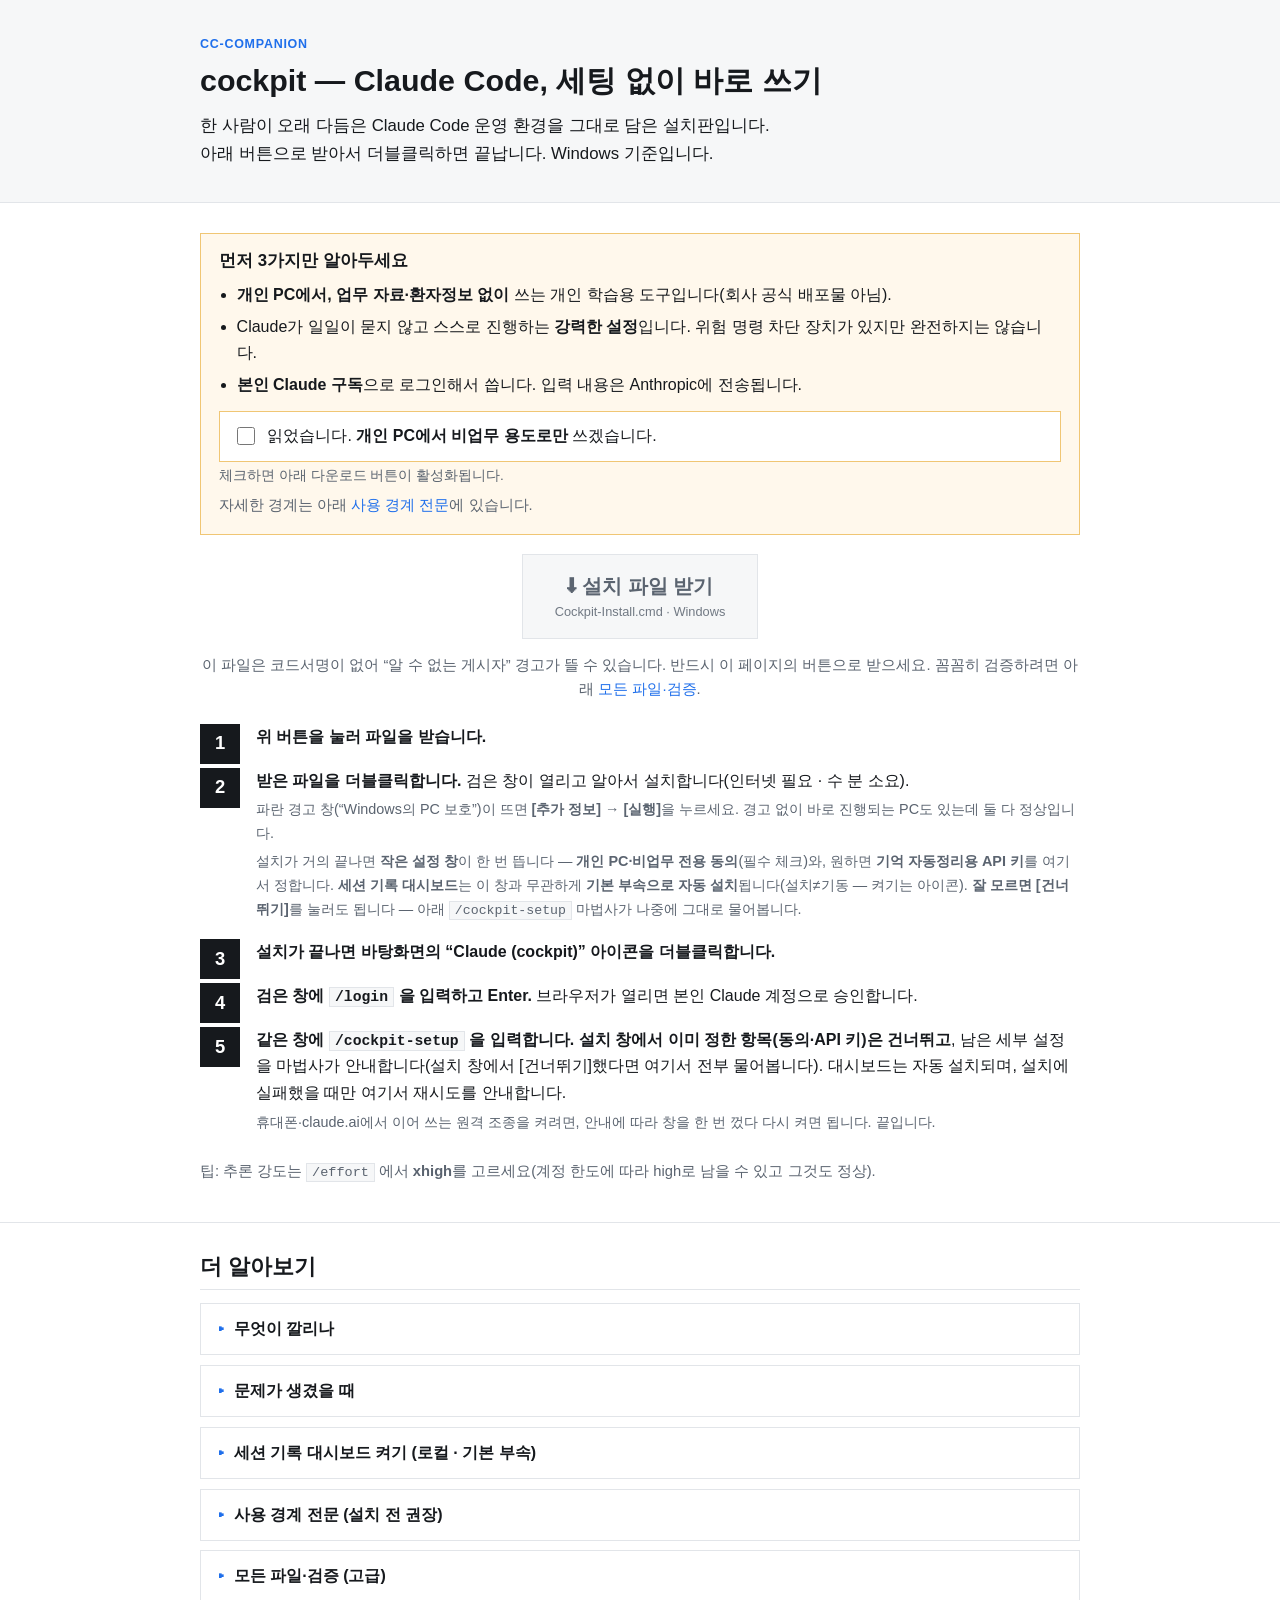
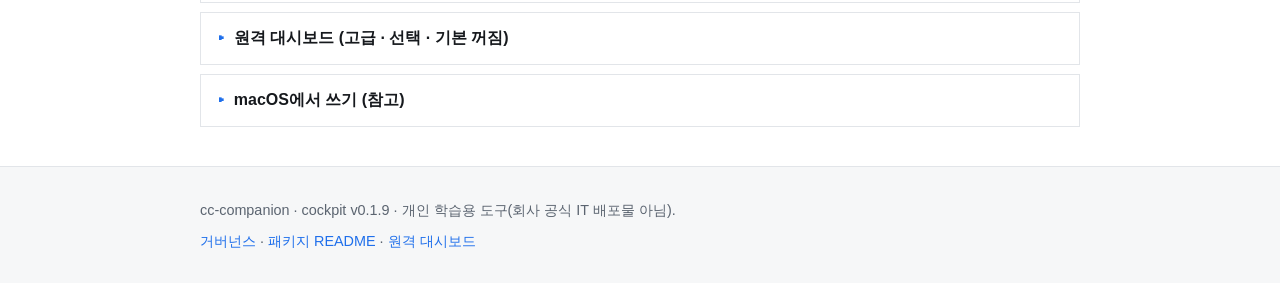
==== web/index.html @ 6be73fdc "release: cockpit v0.1.10 (폼 #2 CLAUDE.md 3값·#3 백업복원·#4 예시정리) clean export of sidoyu/cc-env-pack@8eb9" ====
<!DOCTYPE html>
<html lang="ko">
<head>
<meta charset="utf-8">
<meta name="viewport" content="width=device-width, initial-scale=1">
<meta name="robots" content="noindex, nofollow">
<title>cockpit 설치 안내 — 단일 사령탑 Claude Code 환경</title>
<meta name="description" content="버튼 하나로 받아 더블클릭하면 Claude Code 운영 환경이 그대로 설치됩니다.">
<link rel="stylesheet" href="./assets/style.css">
</head>
<body>
<!-- ⚠️ 이 페이지는 install engine 이 아니라 가이드/런처다. 브라우저는 로컬에 무엇도 설치하지 못한다.
     설치는 사용자가 내려받은 Cockpit-Install.cmd 를 직접 더블클릭해 실행한다. -->

<header class="site-header">
  <div class="wrap">
    <p class="kicker">cc-companion</p>
    <h1>cockpit — Claude&nbsp;Code, 세팅 없이 바로 쓰기</h1>
    <p class="lede">한 사람이 오래 다듬은 Claude Code 운영 환경을 그대로 담은 설치판입니다.
      아래 버튼으로 받아서 더블클릭하면 끝납니다. Windows 기준입니다.</p>
  </div>
</header>

<!-- ── 설치 (첫 화면 = 경계 요약 + 버튼 + 4단계) ─────────────────── -->
<section id="install" class="band">
  <div class="wrap">

    <!-- 경계 요약 + 동의 (전문은 아래 '사용 경계 전문' 펼침) -->
    <div id="governance" class="quickbox">
      <h3>먼저 3가지만 알아두세요</h3>
      <ul class="boundary">
        <li><strong>개인 PC에서, 업무 자료·환자정보 없이</strong> 쓰는 개인 학습용 도구입니다(회사 공식 배포물 아님).</li>
        <li>Claude가 일일이 묻지 않고 스스로 진행하는 <strong>강력한 설정</strong>입니다. 위험 명령 차단 장치가 있지만 완전하지는 않습니다.</li>
        <li><strong>본인 Claude 구독</strong>으로 로그인해서 씁니다. 입력 내용은 Anthropic에 전송됩니다.</li>
      </ul>
      <label class="consent">
        <input type="checkbox" id="consent-check">
        <span>읽었습니다. <strong>개인 PC에서 비업무 용도로만</strong> 쓰겠습니다.</span>
      </label>
      <p class="consent-hint" id="consent-hint">체크하면 아래 다운로드 버튼이 활성화됩니다.</p>
      <p class="muted" style="margin:.4em 0 0">자세한 경계는 아래 <a href="#full-governance">사용 경계 전문</a>에 있습니다.</p>
    </div>

    <!-- 큰 다운로드 버튼 — fail-closed: 동의 전 href=#downloads(표 폴백), 동의 시 JS가 data-href 주입 -->
    <p class="cta-row">
      <a id="dl-cta" class="btn-download locked" href="#downloads" aria-disabled="true"
         data-href="https://github.com/sidoyu/cockpit/releases/download/v0.1.9/Cockpit-Install.cmd" rel="nofollow">
        ⬇ 설치 파일 받기 <span class="cta-sub">Cockpit-Install.cmd · Windows</span>
      </a>
    </p>
    <p class="muted" style="text-align:center; margin-top:-.4em">이 파일은 코드서명이 없어 “알 수 없는 게시자” 경고가 뜰 수 있습니다.
      반드시 이 페이지의 버튼으로 받으세요. 꼼꼼히 검증하려면 아래 <a href="#downloads">모든 파일·검증</a>.</p>

    <!-- 따라 하기 5단계 -->
    <ol class="steps-big">
      <li><strong>위 버튼을 눌러 파일을 받습니다.</strong></li>
      <li><strong>받은 파일을 더블클릭합니다.</strong> 검은 창이 열리고 알아서 설치합니다(인터넷 필요 · 수 분 소요).
        <span class="substep">파란 경고 창(“Windows의 PC 보호”)이 뜨면 <strong>[추가 정보] → [실행]</strong>을 누르세요.
        경고 없이 바로 진행되는 PC도 있는데 둘 다 정상입니다.</span>
        <span class="substep">설치가 거의 끝나면 <strong>작은 설정 창</strong>이 한 번 뜹니다 — <strong>개인 PC·비업무 전용 동의</strong>(필수 체크)와, 원하면 <strong>기억 자동정리용 API 키</strong>를 여기서 정합니다. <strong>세션 기록 대시보드</strong>는 이 창과 무관하게 <strong>기본 부속으로 자동 설치</strong>됩니다(설치≠기동 — 켜기는 아이콘). <strong>잘 모르면 [건너뛰기]</strong>를 눌러도 됩니다 — 아래 <code>/cockpit-setup</code> 마법사가 나중에 그대로 물어봅니다.</span></li>
      <li><strong>설치가 끝나면 바탕화면의 “Claude (cockpit)” 아이콘을 더블클릭합니다.</strong></li>
      <li><strong>검은 창에 <code>/login</code> 을 입력하고 Enter.</strong> 브라우저가 열리면 본인 Claude 계정으로 승인합니다.</li>
      <li><strong>같은 창에 <code>/cockpit-setup</code> 을 입력합니다.</strong> <strong>설치 창에서 이미 정한 항목(동의·API 키)은 건너뛰고</strong>, 남은 세부 설정을 마법사가 안내합니다(설치 창에서 [건너뛰기]했다면 여기서 전부 물어봅니다). 대시보드는 자동 설치되며, 설치에 실패했을 때만 여기서 재시도를 안내합니다.
        <span class="substep">휴대폰·claude.ai에서 이어 쓰는 원격 조종을 켜려면, 안내에 따라 창을 한 번 껐다 다시 켜면 됩니다. 끝입니다.</span></li>
    </ol>
    <p class="muted">팁: 추론 강도는 <code>/effort</code> 에서 <strong>xhigh</strong>를 고르세요(계정 한도에 따라 high로 남을 수 있고 그것도 정상).</p>
  </div>
</section>

<!-- ── 아래는 전부 '필요할 때만' 펼쳐 보는 상세 ───────────────────── -->
<section class="band">
  <div class="wrap">
    <h2>더 알아보기</h2>

    <details class="fold" id="what">
      <summary>무엇이 깔리나</summary>
      <div class="cards">
        <div class="card"><h3>작업 규율(행동층)</h3><p>자율 진행 경계, 두 순간 자기점검, 읽기/검색 위생. 설치 마법사가 <code>~/.claude/CLAUDE.md</code>로 적용.</p></div>
        <div class="card"><h3>메모리 시스템</h3><p>파일 기반(md + python 훅). 세션 시작 시 상태 주입, 종료 시 기억 후보 추출, 인덱스 자동 재생성. <strong>자동 추출(외부 송신)은 개인 API 키 옵트인</strong> — 설치 창(또는 <code>/cockpit-setup</code> 마법사)에서 등록하며 미등록 시 기억은 수동으로만 쌓입니다(키 사용량은 정액 구독과 별개로 과금, 콘솔에서 한도 설정 권장).</p></div>
        <div class="card"><h3>안전망</h3><p>파괴/비가역 명령 금지목록(deny-list), 긴급정지(kill switch), 감사 로그.</p></div>
        <div class="card"><h3>세션 기록 대시보드(기본 부속)</h3><p>세션 로그를 <strong>이 PC의 브라우저 창</strong>으로 열람(바탕화면 <strong>'Cockpit Dashboard' 아이콘</strong> 또는 <code>Cockpit-Dashboard.cmd</code> 더블클릭 · 창 닫으면 꺼짐). 뷰어는 <strong>기본 설치(설치≠기동)</strong>·<strong>기본 로컬 전용</strong>, 타기기 원격 열람은 고급·옵트인.</p></div>
        <div class="card"><h3>설치 마법사</h3><p>기본 사용자·메모리 디렉터리·선택 기능을 안내하고 충돌 검사·dry-run·롤백을 제공.</p></div>
      </div>
    </details>

    <details class="fold" id="troubleshoot">
      <summary>문제가 생겼을 때</summary>
      <ul class="boundary">
        <li><strong>창에 “WSL 준비가 필요합니다” 안내가 나오면</strong> — 시작 메뉴에서 PowerShell을 찾아 <strong>우클릭 → 관리자 권한으로 실행</strong>한 뒤, <strong>창에 표시된 명령만 그대로 입력</strong>하고(다른 명령을 검색해 입력하지 마세요), 끝나면 다시 설치 파일을 더블클릭하세요. 설치기는 스스로 관리자 권한을 올리지 않습니다.</li>
        <li><strong>빨간 글씨로 “배포판 'cc-cockpit' 이 이미 등록되어 있습니다”</strong> — 이미 설치된 PC입니다(안전장치가 막은 것·기존 설치 무사). 정말 처음부터 다시 깔려면 아래 <a href="#downloads">복구·재설치 <code>Cockpit-Repair.cmd</code></a>를 쓰세요 — <strong>배포판 안의 기억·설정이 지워집니다</strong>(이중 확인 후 진행).</li>
        <li><strong>설치 중 실패</strong> — 창이 바로 닫히지 않고 이유를 보여줍니다. 대부분 인터넷 연결 문제이니 다시 실행해 보고, 안 되면 <strong>창에 보이는 화면을 사진으로 찍어</strong> 배포자에게 보내주세요.</li>
        <li><strong>완전 제거</strong> — <a href="#downloads"><code>Cockpit-Uninstall.cmd</code></a> 더블클릭(cc-cockpit 배포판만 삭제 · 다른 WSL 배포판은 건드리지 않음).</li>
      </ul>
      <h3>점검·긴급 정지</h3>
      <div class="cards">
        <div class="card">
          <h3>상태 점검</h3>
          <p>Claude 창에 입력 — 설치 상태·원격 ON/OFF 확인:</p>
          <div class="code"><button class="copy" type="button" aria-label="복사">복사</button><pre><code>/cockpit-doctor</code></pre></div>
        </div>
        <div class="card">
          <h3>긴급 정지</h3>
          <p>자동 진행을 즉시 멈춤(파일 하나 생성):</p>
          <div class="code"><button class="copy" type="button" aria-label="복사">복사</button><pre><code>touch ~/.claude/CC_KILL_SWITCH</code></pre></div>
        </div>
        <div class="card">
          <h3>원격 끄기</h3>
          <p>먼저 미리보기, 그다음 실제 비활성화(<strong>설치된 플러그인 폴더에서 실행</strong>):</p>
          <div class="code"><button class="copy" type="button" aria-label="복사">복사</button><pre><code>bash plugin/dashboard/disable-remote.sh
bash plugin/dashboard/disable-remote.sh --apply</code></pre></div>
          <p class="muted">경로가 안 맞으면 “file not found”가 납니다 — 정확한 절대경로는 <code>/cockpit-doctor</code>가 안내합니다.</p>
        </div>
      </div>
      <p class="muted">플러그인만 제거하려면 <code>/plugin uninstall</code> + 설치 마법사의 롤백 안내. 자세한 절차는 거버넌스 문서 6장.</p>
    </details>

    <details class="fold" id="dashboard-local">
      <summary>세션 기록 대시보드 켜기 (로컬 · 기본 부속)</summary>
      <p>대시보드 뷰어는 <strong>기본 부속으로 자동 설치</strong>됩니다(설치≠기동 — 자동시작·포트 개방 없음).
        바탕화면의 <strong>'Cockpit Dashboard' 아이콘</strong>(설치기가 만들어 둠)이나 <code>Cockpit-Dashboard.cmd</code>를 <strong>더블클릭</strong>해
        세션 기록을 이 PC의 브라우저 창으로 봅니다
        (설치가 안 돼 있으면 인터넷 연결 후 아이콘을 다시 누르거나 <code>/cockpit-setup</code>으로 재시도)
        (<a href="#downloads">아래 다운로드 표</a>). 서버 개념을 다룰 필요 없이, <strong>새로 켠 창을 닫으면 서버도 함께 꺼집니다</strong>(정확한 조건은 아래).</p>
      <ul class="boundary">
        <li><strong>이 PC 전용(로컬).</strong> 대시보드는 <code>127.0.0.1</code>에만 열려, 기본 설정에서는 다른 기기에서 접속되지 않습니다.</li>
        <li><strong>세션 기록에는 민감한 내용이 담길 수 있습니다.</strong> 열람 창을 방치하지 말고, 끝나면 창을 닫으세요. 뷰어 idle-exit(무요청 시 자가 종료)가 백스톱입니다.</li>
        <li><strong>종료 조건은 상황에 따라 다릅니다.</strong> ① <strong>Edge가 있고 이번에 새로 켠 경우</strong> — 전용 앱 창을 닫으면 서버도 종료(<code>.cmd</code>가 창 종료를 감지). ② <strong>이미 켜져 있던 서버</strong>를 다시 연 경우 — 이 창을 닫아도 서버는 안 꺼지니 <code>/cockpit-doctor</code>로 확인·종료. ③ <strong>Edge가 없으면</strong> 기본 브라우저로 열리고, 끝난 뒤 <code>.cmd</code> 창에서 안내대로 키를 눌러 종료합니다.</li>
        <li>상태 확인·강제 끄기는 <code>/cockpit-doctor</code>가 안내합니다(<code>--app</code> 없이 일반 창으로 직접 열면 창 종료 감지가 안 되니 <code>.cmd</code>로만 여세요).</li>
      </ul>
      <p class="muted">폰·노트북 등 <strong>다른 기기에서</strong> 열람하려는 경우는 아래 <a href="#remote">원격 대시보드(고급·선택)</a>를 따르세요 — 위험도가 높아 기본 꺼짐입니다.</p>
    </details>

    <details class="fold" id="full-governance">
      <summary>사용 경계 전문 (설치 전 권장)</summary>
      <ul class="boundary">
        <li><strong>권한 확인 생략(bypass) = 켜짐.</strong> Claude가 명령 실행 전 일일이 묻지 않고 진행합니다(대표적 파괴/비가역 명령은 금지목록으로 차단하지만 <strong>완전한 보호는 아닙니다</strong>).</li>
        <li><strong>외부 송출.</strong> 입력 내용이 모델 응답을 위해 Anthropic에 전송되고, 일부 기능(메모리 자동 추출·선택적 대시보드 요약)은 추가 외부 송신을 수반할 수 있습니다.</li>
        <li><strong>원격 대시보드 = 기본 꺼짐(opt-in).</strong> 켜면 개인 VPN 안의 다른 기기에서 호스트를 조종할 수 있습니다(가장 위험).</li>
        <li><strong>개인 PC에서, 비업무·비민감 데이터로만.</strong> 환자정보·개인정보(PII)·기밀을 절대 입력하지 마세요.</li>
        <li><strong>안전장치는 보조일 뿐</strong>이며 최종 책임은 사용자에게 있습니다. 회사 보안정책과 충돌하면 회사 정책이 우선합니다.</li>
      </ul>
      <p class="band-actions">
        <a class="btn btn-ghost" href="https://github.com/sidoyu/cockpit/blob/main/GOVERNANCE.md">전체 거버넌스 문서 읽기 →</a>
      </p>
    </details>

    <details class="fold" id="downloads">
      <summary>모든 파일·검증 (고급)</summary>
      <p class="muted"><strong>이 배포본은 코드서명이 없습니다(unsigned).</strong> 무결성은 <strong>SHA-256 체크섬 대조로만</strong> 보장됩니다 — 받은 파일은 실행 전 아래 체크섬과 반드시 대조하세요(이미지 SHA-256은 부트스트랩 스크립트에도 핀으로 박혀 import 전 자동 대조됩니다).</p>
      <table class="dl">
        <thead><tr><th>산출물</th><th>대상</th><th>링크</th><th>SHA-256 / 서명</th></tr></thead>
        <tbody>
          <tr><td><strong>원클릭 설치</strong></td><td>Windows</td><td><a href="https://github.com/sidoyu/cockpit/releases/download/v0.1.9/Cockpit-Install.cmd" rel="nofollow"><code>Cockpit-Install.cmd</code></a></td><td><code class="cksum" data-artifact="Cockpit-Install.cmd">SHA-256: 2a9fcb03df7334bf779ad9a7d229b31b4956786a50758e689c9b10eb21f70685<br>(더블클릭 = ps1 자동 다운로드·해시 대조·실행)</code></td></tr>
          <tr><td>세션 기록 대시보드</td><td>Windows</td><td><a href="https://github.com/sidoyu/cockpit/releases/download/v0.1.9/Cockpit-Dashboard.cmd" rel="nofollow"><code>Cockpit-Dashboard.cmd</code></a></td><td><code class="cksum" data-artifact="Cockpit-Dashboard.cmd">SHA-256: 052176622c5ff9b6dac766da9658530afdc9134b7f5a7ff321cfab3be99b9b39<br>(더블클릭 = 로컬 창 열람·창 닫으면 종료)</code></td></tr>
          <tr><td>복구·재설치(문제 발생 시)</td><td>Windows</td><td><a href="https://github.com/sidoyu/cockpit/releases/download/v0.1.9/Cockpit-Repair.cmd" rel="nofollow"><code>Cockpit-Repair.cmd</code></a></td><td><code class="cksum" data-artifact="Cockpit-Repair.cmd">SHA-256: 06d50267471043e4bfff1b2bad3532af38b5b58419df20f2f0a3e28d66e13a08<br>(더블클릭 = 재설치 · 배포판 내부 기억·설정·로그 소실 · 재입력 확인)</code></td></tr>
          <tr><td>완전 제거</td><td>Windows</td><td><a href="https://github.com/sidoyu/cockpit/releases/download/v0.1.9/Cockpit-Uninstall.cmd" rel="nofollow"><code>Cockpit-Uninstall.cmd</code></a></td><td><code class="cksum" data-artifact="Cockpit-Uninstall.cmd">SHA-256: 95aaa40f06e1ce50805c37060627de3b9d8c5e7d51f479b9c55227453ac2be06<br>(더블클릭 = cc-cockpit 배포판만 삭제 · 타 배포판 미접촉)</code></td></tr>
          <tr><td>WSL2 배포판 이미지</td><td>Windows</td><td><a href="https://github.com/sidoyu/cockpit/releases/download/v0.1.9/cockpit-wsl.tar.gz" rel="nofollow">cockpit-wsl.tar.gz</a></td><td><code class="cksum">SHA-256: 07fdb5fbec8ebd318c33d931901e24a94a55b5ce8c64768acec1bb4c5e465fca<br>(부트스트랩이 import 전 자동 대조)</code></td></tr>
          <tr><td>PowerShell 부트스트랩</td><td>Windows</td><td><a href="https://github.com/sidoyu/cockpit/releases/download/v0.1.9/Install-Cockpit.ps1" rel="nofollow">Install-Cockpit.ps1</a></td><td><code class="cksum">SHA-256: 5547808b8385bacba7bfc2adc2e88bb84c3e92bc03b3a868b6719ff92fa02079<br>(서명 없음 — Get-FileHash 로 대조)</code></td></tr>
          <tr><td>부트스트랩(스테이지드 폴백)</td><td>Windows</td><td><a href="https://github.com/sidoyu/cockpit/releases/download/v0.1.9/Install-Cockpit-Staged.ps1" rel="nofollow">Install-Cockpit-Staged.ps1</a></td><td><code class="cksum">SHA-256: 0cb247b51a49d40b20fa24db29bddfc5d81476c4e704ff97e6b3e0d22acc8cf9<br>(서명 없음)</code></td></tr>
          <tr><td>이미지 출처(provenance)</td><td>Windows</td><td><a href="https://github.com/sidoyu/cockpit/releases/download/v0.1.9/provenance.json" rel="nofollow">provenance.json</a></td><td><code class="cksum">— 베이스 digest·SBOM·빌드로그</code></td></tr>
          <tr><td>플러그인(행동층)</td><td>공통</td><td><a href="https://github.com/sidoyu/cockpit" rel="nofollow">cockpit@cc-companion</a></td><td><code class="cksum">— (마켓플레이스)</code></td></tr>
        </tbody>
      </table>
      <p class="muted"><strong>일반 사용자는 <code>Cockpit-Install.cmd</code> 하나만</strong> 받으면 되고, 나머지 자산(ps1·이미지·스테이지드 폴백·provenance)은 설치기가 자동으로 받아 검증합니다 — 위 표의 개별 링크는 “고급(수동)” 경로용입니다.</p>
      <h3>미서명 배포와 검증에 대해 (정직 고지)</h3>
      <p class="muted">이 배포본은 <strong>코드서명이 없어서(unsigned)</strong> Windows가 “알 수 없는 게시자” 경고를 띄울 수 있습니다(<code>Get-AuthenticodeSignature</code>가 <code>NotSigned</code>로 나오는 것이 정상 · <code>.cmd</code> 첫 실행이 <code>.ps1</code>보다 경고가 부드럽다는 보장은 없습니다). <strong>자동 대조되는 것은 <code>.cmd</code>가 받아오는 <code>Install-Cockpit.ps1</code>과 그 스크립트가 받는 이미지</strong>(<code>cockpit-wsl.tar.gz</code>·import 전 대조, 불일치 시 삭제·중단)입니다 — 두 파일의 핀 해시가 <code>.cmd</code>/스크립트 안에 박혀 있습니다. <strong>단, <code>.cmd</code> 자체는 신뢰의 출발점이라 자동 검증되지 않습니다</strong>: <code>.cmd</code>가 변조되면 내장 핀 해시도 함께 변조될 수 있으므로(미서명+체크섬 정책의 구조적 한계), 공식 다운로드 링크에서 받고, 확실히 하려면 받은 <code>.cmd</code>의 <code>Get-FileHash</code> 값을 <strong>위 표의 SHA-256과 직접 대조</strong>하세요(생략하면 다운로드 채널을 신뢰하는 셈).</p>
      <p class="muted">설치기는 구형 WSL이면 <code>.tar</code>로 풀어 <strong>스스로 재시도</strong>하고, 그래도 안 되면 이유를 보여주며 멈춥니다(<strong>자동으로 다른 스크립트로 넘어가지 않습니다</strong>). 골든 이미지 경로가 맞지 않을 때 쓰는 <strong>대안 부트스트랩</strong>이 스테이지드(<code>Install-Cockpit-Staged.ps1</code>)입니다 — 공식 베이스 rootfs를 검증해 import 후 라이브 프로비저닝(<strong>직접 골라 실행</strong>). <strong>고급(수동)</strong>: <code>Install-Cockpit.ps1</code>을 직접 받아 <code>Get-FileHash … -Algorithm SHA256</code>로 위 표의 해시와 대조한 뒤 <code>powershell -NoProfile -ExecutionPolicy Bypass -File .\Install-Cockpit.ps1</code>로 실행할 수도 있습니다.</p>
    </details>

    <details class="fold" id="remote">
      <summary>원격 대시보드 (고급 · 선택 · 기본 꺼짐)</summary>
      <p>휴대폰·노트북 등 <strong>같은 개인 VPN(예: Tailscale)에 묶인 다른 기기</strong>에서 세션 로그를 보거나
        세션을 조종하는 선택 기능입니다. 이 패키지에서 <strong>가장 위험한 기능</strong>이라 기본은 꺼짐입니다.</p>
      <p class="muted"><strong>이 PC에서 보기만</strong> 원하면 위 <a href="#dashboard-local">세션 기록 대시보드 켜기(로컬)</a>로 충분합니다 —
        이 절은 <strong>다른 기기에서</strong> 여는 고급 설정으로, 기본 <code>127.0.0.1</code> 대신 개인 VPN 대역(<code>0.0.0.0</code>+allowlist)에 노출하는 경우에만 해당합니다.</p>
      <div class="callout callout-danger">
        <h3>⚠️ 켜기 전 필수 — 접근 통제(allowlist) 확인</h3>
        <p>보안은 뷰어 서버가 <strong>요청자 IP를 검사해 localhost + 개인 VPN 대역만 허용하고 나머지는 403으로 거부</strong>하는
          allowlist에 달려 있습니다. 이 allowlist는 <strong>뷰어(별도 공개 repo)가 구현·제공하는 속성</strong>이며
          이 패키지가 강제하지 못합니다.</p>
        <p>이 IP allowlist·CSRF 가드는 공개 뷰어 <code>claude-session-dashboard</code>
          <strong><code>d4482d5</code>(2026-06-23) 이상에 반영</strong>돼 있습니다. 권장 핀
          <strong><code>9f2bdba</code>(2026-07-03) 이상</strong>은 기본 bind가 <code>127.0.0.1</code>(이 PC 전용)이라
          직접 <code>0.0.0.0</code>을 설정하기 전에는 원격 노출 자체가 없습니다. 그 이전 커밋을 고정했거나
          오설치된 경우엔 없을 수 있고, allowlist 없는 뷰어로 원격을 켜면 그 즉시 <strong>인증 없는 공개 HTTP</strong>가 됩니다.
          따라서 버전과 무관하게 <strong>아래 자가검증으로 직접 확인한 뒤에만</strong> 원격을 켜세요.</p>
        <p class="selftest"><strong>자가검증 (켜기 전 필수):</strong>
          <strong>같은 Wi-Fi/LAN에 있지만 VPN(Tailscale)은 끈 기기</strong>의 브라우저로
          <code>http://&lt;호스트의 LAN IP&gt;:포트/</code>에 접속합니다.
          <strong>명시적 <code>403 Forbidden</code> 으로 거부되어야 정상</strong>입니다(allowlist 동작).
          화면이 그대로 보이면 allowlist가 없는 것이므로 <strong>즉시 끄세요</strong>.
          <br>⚠️ <strong>접속 시간초과·연결거부·“페이지 없음”은 검증이 아닙니다</strong> — NAT·라우팅 때문일 수 있어
          allowlist 동작을 증명하지 못합니다(“안 열리니 안전”으로 오판 금지). 반드시 <strong>같은 LAN의 LAN IP에서 403</strong>을 직접 확인하세요.
          추가로 <strong>VPN에 접속한 기기</strong>에서 <code>http://&lt;호스트 VPN IP&gt;:포트/</code>가 정상으로 열리는지도 확인합니다.</p>
        <ul>
          <li><strong>절대 금지:</strong> 라우터 포트포워딩, Tailscale Funnel/Serve 공개, 클라우드 방화벽 인바운드 개방.</li>
          <li>끄기(설치된 플러그인 폴더에서; 경로는 <code>/cockpit-doctor</code>가 안내): <code>bash plugin/dashboard/disable-remote.sh --apply</code></li>
        </ul>
        <p class="band-actions"><a class="btn btn-ghost" href="https://github.com/sidoyu/cockpit/blob/main/plugin/dashboard/README.md">원격 대시보드 상세 문서 →</a></p>
      </div>
    </details>

    <details class="fold" id="macos">
      <summary>macOS에서 쓰기 (참고)</summary>
      <p>macOS는 1차 레퍼런스 빌드입니다. 터미널에서 Claude Code를 열고 플러그인을 설치합니다(Claude Code 설치·로그인이 먼저 필요).</p>
      <ol class="steps">
        <li>
          <p><strong>1) Claude Code</strong>를 열고(터미널에서 <code>claude</code>) cockpit 플러그인 추가·설치:</p>
          <div class="code" data-gated>
            <button class="copy" type="button" aria-label="복사">복사</button>
<pre><code>/plugin marketplace add https://github.com/sidoyu/cockpit
/plugin install cockpit@cc-companion</code></pre>
          </div>
        </li>
        <li>
          <p><strong>2) 설치 마법사</strong> 실행 — 동의 확인 → 충돌 검사 → dry-run → 적용(롤백 가능):</p>
          <div class="code" data-gated>
            <button class="copy" type="button" aria-label="복사">복사</button>
<pre><code>/cockpit-setup</code></pre>
          </div>
        </li>
      </ol>
    </details>

  </div>
</section>

<footer class="site-footer">
  <div class="wrap">
    <p>cc-companion · cockpit <span id="ver">v0.1.9</span> · 개인 학습용 도구(회사 공식 IT 배포물 아님).</p>
    <p class="links">
      <a href="https://github.com/sidoyu/cockpit/blob/main/GOVERNANCE.md">거버넌스</a> ·
      <a href="https://github.com/sidoyu/cockpit/blob/main/README.md">패키지 README</a> ·
      <a href="https://github.com/sidoyu/cockpit/blob/main/plugin/dashboard/README.md">원격 대시보드</a>
    </p>
  </div>
</footer>

<script src="./assets/app.js"></script>
</body>
</html>
---- web/assets/style.css ----
/* cc-companion 프런트도어 — 의존성 없는 정적 스타일. 직각·청결·차분.
   배포 시 색·로고만 바꾸면 됨. file:// 에서도 동작(외부 폰트/CDN 미사용). */

:root{
  --bg:#ffffff; --bg-alt:#f6f7f8; --ink:#16191d; --muted:#5b6470;
  --line:#e2e5e9; --accent:#1f6feb; --accent-ink:#ffffff;
  --warn-bg:#fff8ec; --warn-line:#f0c674; --warn-ink:#7a5b00;
  --danger-bg:#fdecec; --danger-line:#e0a3a3; --danger-ink:#8a1f1f;
  --code-bg:#0f1419; --code-ink:#e6edf3;
  --maxw:920px;
}
*{box-sizing:border-box}
html{-webkit-text-size-adjust:100%}
body{
  margin:0; background:var(--bg); color:var(--ink);
  font-family:-apple-system,BlinkMacSystemFont,"Segoe UI","Apple SD Gothic Neo","Malgun Gothic",sans-serif;
  line-height:1.65; font-size:16px;
}
.wrap{max-width:var(--maxw); margin:0 auto; padding:0 20px}
h1,h2,h3{line-height:1.3; font-weight:700}
h1{font-size:1.9rem; margin:.2em 0 .4em}
h2{font-size:1.35rem; margin:0 0 .6em; border-bottom:1px solid var(--line); padding-bottom:.35em}
h3{font-size:1.05rem; margin:0 0 .4em}
p{margin:.5em 0}
a{color:var(--accent); text-decoration:none}
a:hover{text-decoration:underline}
code{font-family:ui-monospace,SFMono-Regular,Menlo,Consolas,monospace; font-size:.92em;
  background:var(--bg-alt); padding:.08em .35em; border:1px solid var(--line)}
strong{font-weight:700}
.muted{color:var(--muted); font-size:.92rem}

/* 헤더 */
.site-header{background:var(--bg-alt); border-bottom:1px solid var(--line); padding:34px 0 26px}
.kicker{margin:0; color:var(--accent); font-weight:700; letter-spacing:.06em; text-transform:uppercase; font-size:.78rem}
.lede{font-size:1.05rem; max-width:62ch}
.note-inline{font-size:.9rem; color:var(--muted); border-left:3px solid var(--line); padding-left:.7em; margin-top:1em}

/* 섹션 밴드 */
.band{padding:30px 0; border-bottom:1px solid var(--line)}
.band-warn{background:var(--warn-bg); border-top:1px solid var(--warn-line); border-bottom:1px solid var(--warn-line)}
.band-warn h2{border-bottom-color:var(--warn-line)}

/* 경계 박스 */
ul.boundary{margin:.6em 0; padding-left:1.1em}
ul.boundary li{margin:.35em 0}
.band-actions{margin:.9em 0}
.consent{display:flex; gap:.6em; align-items:flex-start; margin:1em 0 .2em; cursor:pointer;
  background:#fff; border:1px solid var(--warn-line); padding:.7em .8em}
.consent input{margin-top:.25em; flex:0 0 auto; width:18px; height:18px}
.consent-hint{font-size:.85rem; color:var(--muted); margin:.2em 0 0}

/* 버튼 */
.btn{display:inline-block; padding:.5em .9em; border:1px solid var(--accent); font-weight:600; font-size:.92rem}
.btn-ghost{background:transparent; color:var(--accent)}
.btn-ghost:hover{background:var(--accent); color:var(--accent-ink); text-decoration:none}

/* 카드 그리드 */
.cards{display:grid; grid-template-columns:repeat(auto-fit,minmax(240px,1fr)); gap:14px; margin-top:1em}
.card{border:1px solid var(--line); padding:14px 16px; background:#fff}
.card p{margin:.3em 0 0; font-size:.92rem; color:var(--muted)}
.card .code{margin-top:.6em}

/* 미발행 안내 */
.prepublish-note{background:var(--warn-bg); border:1px solid var(--warn-line); color:var(--warn-ink);
  padding:.8em 1em; margin:0 0 1.2em; font-size:.92rem}

/* OS 스위치 */
.os-switch{display:flex; gap:8px; margin:0 0 .4em}
.os-tab{font:inherit; cursor:pointer; border:1px solid var(--line); background:#fff; color:var(--ink);
  padding:.5em .9em; font-weight:600}
.os-tab[aria-selected="true"]{background:var(--ink); color:#fff; border-color:var(--ink)}
.os-tab .badge{font-size:.72rem; font-weight:700; color:var(--accent); margin-left:.4em}
.os-tab[aria-selected="true"] .badge{color:#9ecbff}
.os-detected{font-size:.85rem; color:var(--muted); margin:.2em 0 1.2em}

/* 트랙 표시 토글 (JS가 .show 부여) */
.track{display:none}
.track.show{display:block}
.os-only{display:none}
.os-only.show{display:list-item}

.status-pill{display:inline-block; font-size:.82rem; font-weight:600; padding:.2em .6em; border:1px solid var(--line)}
.status-pending{background:var(--warn-bg); border-color:var(--warn-line); color:var(--warn-ink)}
.status-ok{background:#e9f6ec; border-color:#9bcea8; color:#1c6b34}

/* 체크리스트 */
.checklist{border:1px solid var(--line); padding:14px 16px; margin:1.2em 0; background:#fff}
ul.checks{list-style:none; margin:.6em 0 0; padding:0}
ul.checks li{margin:.4em 0}
ul.checks label{display:flex; gap:.6em; align-items:flex-start; cursor:pointer}
ul.checks input{margin-top:.28em; flex:0 0 auto; width:17px; height:17px}

/* 단계 */
ol.steps{padding-left:1.2em; margin:1em 0}
ol.steps>li{margin:1.1em 0}

/* 데모 placeholder */
.demo{margin:1.4em 0}
.demo-ph{display:flex; align-items:center; justify-content:center; min-height:160px;
  border:2px dashed var(--line); color:var(--muted); background:var(--bg-alt); font-weight:600}
.demo figcaption{font-size:.85rem; color:var(--muted); margin-top:.4em}

/* 코드 블록 + 복사 버튼 */
.code{position:relative; margin:.6em 0}
.code pre{margin:0; background:var(--code-bg); color:var(--code-ink); padding:14px 16px; overflow:auto;
  border:1px solid #000}
.code pre code{background:transparent; border:0; padding:0; color:inherit; white-space:pre}
.code .copy{position:absolute; top:8px; right:8px; font:inherit; font-size:.8rem; font-weight:600;
  cursor:pointer; border:1px solid #30363d; background:#21262d; color:#e6edf3; padding:.25em .6em}
.code .copy:hover{background:#30363d}
.code .copy.copied{background:#1a7f37; border-color:#1a7f37; color:#fff}
/* 동의 전 게이팅 */
.code[data-gated].locked{opacity:.55}
.code[data-gated].locked .copy{cursor:not-allowed}

/* 다운로드 표 */
table.dl{width:100%; border-collapse:collapse; margin-top:1em; font-size:.92rem}
table.dl th,table.dl td{border:1px solid var(--line); padding:.5em .7em; text-align:left}
table.dl th{background:var(--bg-alt)}
.cksum{color:var(--muted)}

/* 위험 콜아웃 */
.callout{border:1px solid var(--line); padding:14px 16px; margin-top:1em; background:#fff}
.callout-danger{border:1px solid var(--danger-line); background:var(--danger-bg)}
.callout-danger h3{color:var(--danger-ink)}
.callout .selftest{background:#fff; border:1px solid var(--danger-line); padding:.7em .8em}
.callout ul{margin:.6em 0; padding-left:1.1em}

/* 푸터 */
.site-footer{padding:24px 0; background:var(--bg-alt); font-size:.9rem; color:var(--muted)}
.site-footer .links{margin-top:.3em}

/* ── 원터치 첫 화면 (v0.1.5 재설계) ── */
/* 경계 요약 박스 */
.quickbox{border:1px solid var(--warn-line); background:var(--warn-bg); padding:16px 18px; margin:0 0 1.2em}
.quickbox h3{margin-top:0}
.quickbox .consent{margin-top:.8em}

/* 큰 다운로드 버튼 */
.cta-row{margin:1.2em 0; text-align:center}
.btn-download{display:inline-block; background:var(--accent); color:var(--accent-ink);
  font-size:1.25rem; font-weight:700; padding:.9em 1.6em; border:1px solid var(--accent);
  text-align:center; line-height:1.35}
.btn-download:hover{filter:brightness(1.08); text-decoration:none}
.btn-download .cta-sub{display:block; font-size:.8rem; font-weight:500; opacity:.85; margin-top:.25em}
.btn-download.locked{background:var(--bg-alt); color:var(--muted); border-color:var(--line);
  cursor:not-allowed; filter:none}

/* 따라 하기 4단계 — 큰 번호 */
ol.steps-big{list-style:none; counter-reset:sb; margin:1.4em 0 0; padding:0}
ol.steps-big>li{counter-increment:sb; position:relative; padding:0 0 1.1em 56px; min-height:44px}
ol.steps-big>li::before{content:counter(sb); position:absolute; left:0; top:0;
  width:40px; height:40px; display:flex; align-items:center; justify-content:center;
  background:var(--ink); color:var(--bg); font-weight:700; font-size:1.15rem}
ol.steps-big .substep{display:block; font-size:.9rem; color:var(--muted); margin-top:.3em}

/* 펼쳐보기(details) */
details.fold{border:1px solid var(--line); background:#fff; margin:.6em 0}
details.fold>summary{cursor:pointer; font-weight:700; padding:.75em 1em; list-style:none}
details.fold>summary::-webkit-details-marker{display:none}
details.fold>summary::before{content:"▸"; color:var(--accent); margin-right:.55em}
details.fold[open]>summary::before{content:"▾"}
details.fold[open]>summary{border-bottom:1px solid var(--line)}
details.fold>*:not(summary){margin-left:1em; margin-right:1em}
details.fold>*:nth-child(2){margin-top:.9em}
details.fold>*:last-child{margin-bottom:1em}

@media (max-width:600px){
  h1{font-size:1.55rem}
  .band{padding:22px 0}
  .btn-download{display:block; font-size:1.1rem}
}
@media (prefers-color-scheme:dark){
  :root{
    --bg:#0d1117; --bg-alt:#161b22; --ink:#e6edf3; --muted:#9098a3; --line:#30363d;
    --accent:#4493f8; --warn-bg:#2b2410; --warn-line:#7a5b00; --warn-ink:#e3b341;
    --danger-bg:#2d1414; --danger-line:#8a1f1f; --danger-ink:#ff7b72;
  }
  .consent,.card,.checklist,.callout,.os-tab,details.fold{background:var(--bg-alt)}
  .prepublish-note{color:var(--warn-ink)}
}
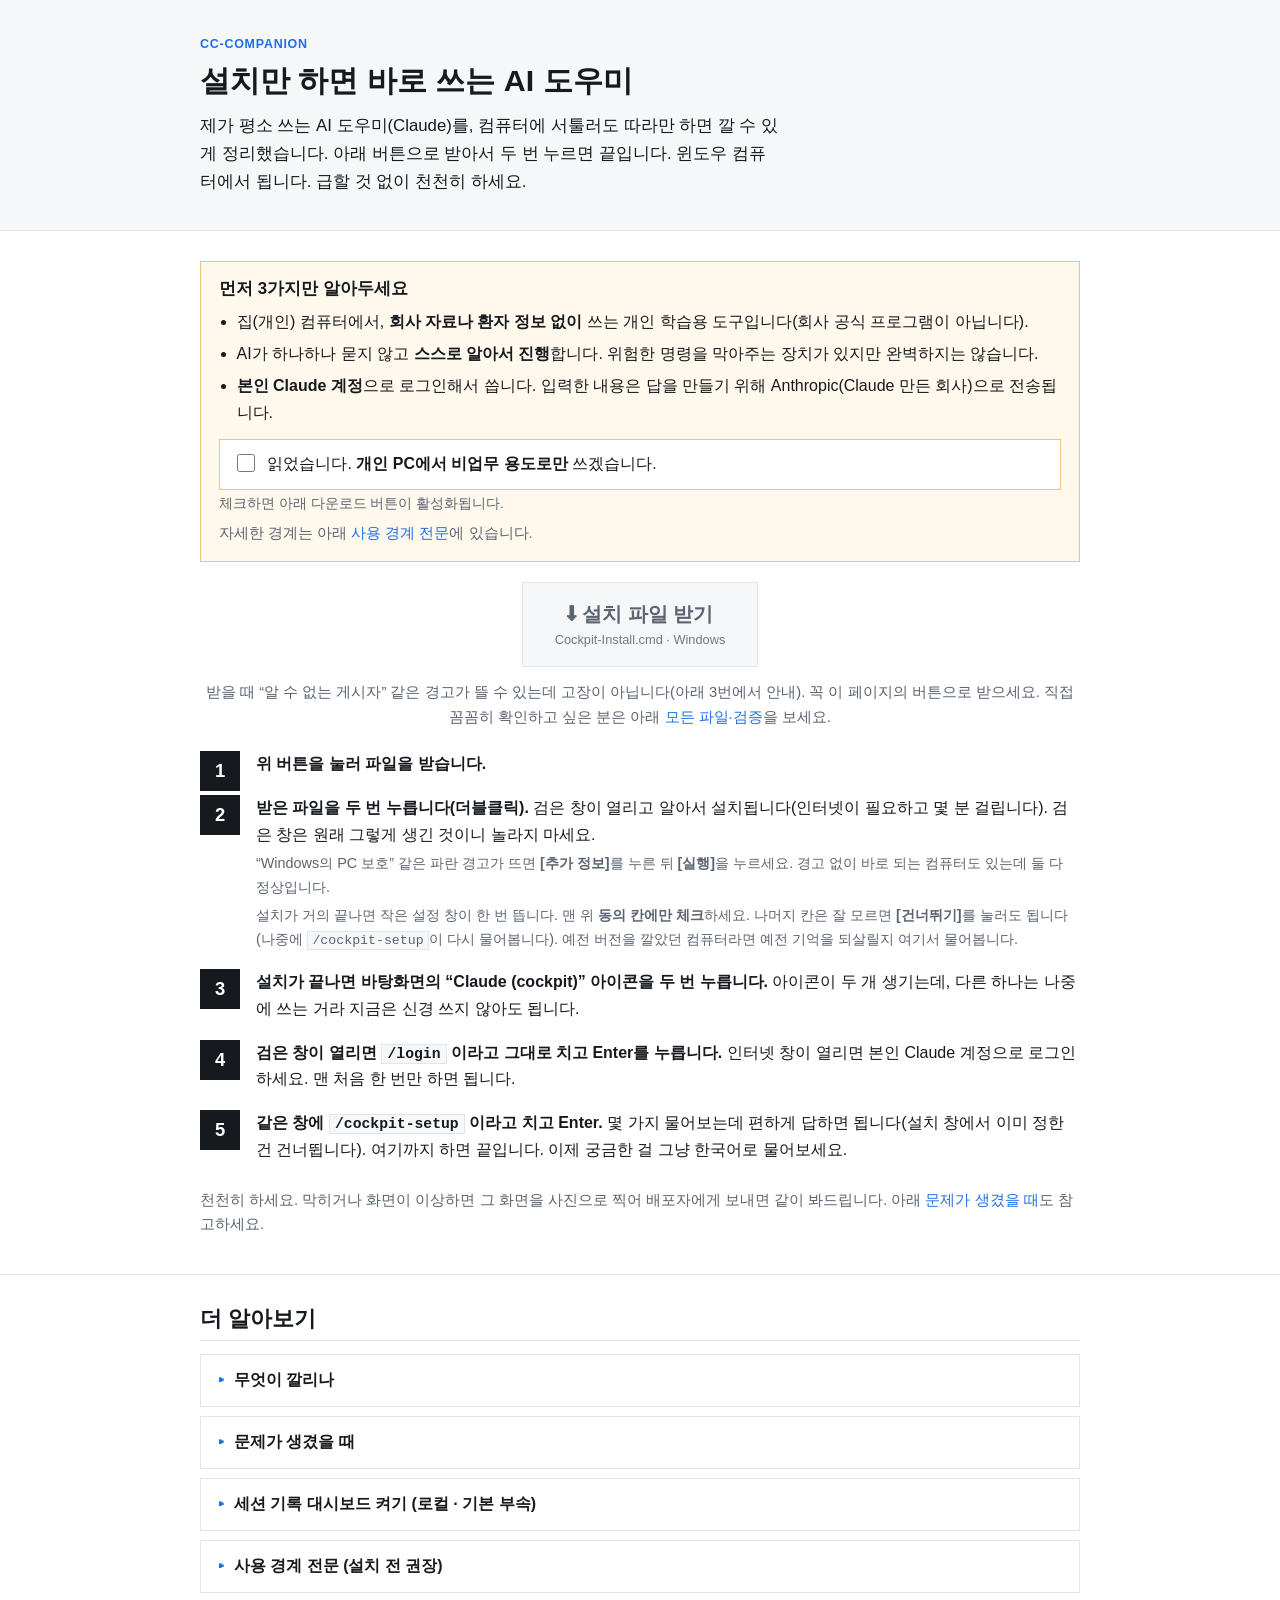
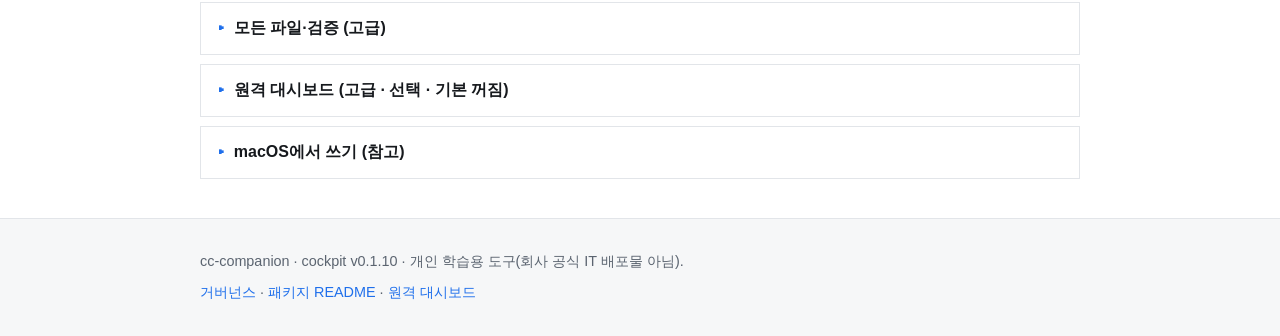
==== commit b8fd5ceb: "release: cockpit v0.1.11 (실기 결함 3건 — Uninstall 자동백업 버그·온보딩 폼 역할만·설치 직후 claude 자동실행+로그인후 원샷 재시작)" ====
--- a/web/index.html
+++ b/web/index.html
@@ -4,8 +4,8 @@
 <meta charset="utf-8">
 <meta name="viewport" content="width=device-width, initial-scale=1">
 <meta name="robots" content="noindex, nofollow">
-<title>cockpit 설치 안내 — 단일 사령탑 Claude Code 환경</title>
-<meta name="description" content="버튼 하나로 받아 더블클릭하면 Claude Code 운영 환경이 그대로 설치됩니다.">
+<title>설치만 하면 바로 쓰는 AI 도우미 · cockpit</title>
+<meta name="description" content="버튼 하나로 받아 두 번 누르면 제가 쓰는 AI 도우미가 그대로 설치됩니다.">
 <link rel="stylesheet" href="./assets/style.css">
 </head>
 <body>
@@ -15,9 +15,9 @@
 <header class="site-header">
   <div class="wrap">
     <p class="kicker">cc-companion</p>
-    <h1>cockpit — Claude&nbsp;Code, 세팅 없이 바로 쓰기</h1>
-    <p class="lede">한 사람이 오래 다듬은 Claude Code 운영 환경을 그대로 담은 설치판입니다.
-      아래 버튼으로 받아서 더블클릭하면 끝납니다. Windows 기준입니다.</p>
+    <h1>설치만 하면 바로 쓰는 AI 도우미</h1>
+    <p class="lede">제가 평소 쓰는 AI 도우미(Claude)를, 컴퓨터에 서툴러도 따라만 하면 깔 수 있게 정리했습니다.
+      아래 버튼으로 받아서 두 번 누르면 끝입니다. 윈도우 컴퓨터에서 됩니다. 급할 것 없이 천천히 하세요.</p>
   </div>
 </header>
 
@@ -29,9 +29,9 @@
     <div id="governance" class="quickbox">
       <h3>먼저 3가지만 알아두세요</h3>
       <ul class="boundary">
-        <li><strong>개인 PC에서, 업무 자료·환자정보 없이</strong> 쓰는 개인 학습용 도구입니다(회사 공식 배포물 아님).</li>
-        <li>Claude가 일일이 묻지 않고 스스로 진행하는 <strong>강력한 설정</strong>입니다. 위험 명령 차단 장치가 있지만 완전하지는 않습니다.</li>
-        <li><strong>본인 Claude 구독</strong>으로 로그인해서 씁니다. 입력 내용은 Anthropic에 전송됩니다.</li>
+        <li>집(개인) 컴퓨터에서, <strong>회사 자료나 환자 정보 없이</strong> 쓰는 개인 학습용 도구입니다(회사 공식 프로그램이 아닙니다).</li>
+        <li>AI가 하나하나 묻지 않고 <strong>스스로 알아서 진행</strong>합니다. 위험한 명령을 막아주는 장치가 있지만 완벽하지는 않습니다.</li>
+        <li><strong>본인 Claude 계정</strong>으로 로그인해서 씁니다. 입력한 내용은 답을 만들기 위해 Anthropic(Claude 만든 회사)으로 전송됩니다.</li>
       </ul>
       <label class="consent">
         <input type="checkbox" id="consent-check">
@@ -44,26 +44,24 @@
     <!-- 큰 다운로드 버튼 — fail-closed: 동의 전 href=#downloads(표 폴백), 동의 시 JS가 data-href 주입 -->
     <p class="cta-row">
       <a id="dl-cta" class="btn-download locked" href="#downloads" aria-disabled="true"
-         data-href="https://github.com/sidoyu/cockpit/releases/download/v0.1.9/Cockpit-Install.cmd" rel="nofollow">
+         data-href="https://github.com/sidoyu/cockpit/releases/download/v0.1.10/Cockpit-Install.cmd" rel="nofollow">
         ⬇ 설치 파일 받기 <span class="cta-sub">Cockpit-Install.cmd · Windows</span>
       </a>
     </p>
-    <p class="muted" style="text-align:center; margin-top:-.4em">이 파일은 코드서명이 없어 “알 수 없는 게시자” 경고가 뜰 수 있습니다.
-      반드시 이 페이지의 버튼으로 받으세요. 꼼꼼히 검증하려면 아래 <a href="#downloads">모든 파일·검증</a>.</p>
+    <p class="muted" style="text-align:center; margin-top:-.4em">받을 때 “알 수 없는 게시자” 같은 경고가 뜰 수 있는데 고장이 아닙니다(아래 3번에서 안내). 꼭 이 페이지의 버튼으로 받으세요.
+      직접 꼼꼼히 확인하고 싶은 분은 아래 <a href="#downloads">모든 파일·검증</a>을 보세요.</p>
 
     <!-- 따라 하기 5단계 -->
     <ol class="steps-big">
       <li><strong>위 버튼을 눌러 파일을 받습니다.</strong></li>
-      <li><strong>받은 파일을 더블클릭합니다.</strong> 검은 창이 열리고 알아서 설치합니다(인터넷 필요 · 수 분 소요).
-        <span class="substep">파란 경고 창(“Windows의 PC 보호”)이 뜨면 <strong>[추가 정보] → [실행]</strong>을 누르세요.
-        경고 없이 바로 진행되는 PC도 있는데 둘 다 정상입니다.</span>
-        <span class="substep">설치가 거의 끝나면 <strong>작은 설정 창</strong>이 한 번 뜹니다 — <strong>개인 PC·비업무 전용 동의</strong>(필수 체크)와, 원하면 <strong>기억 자동정리용 API 키</strong>를 여기서 정합니다. <strong>세션 기록 대시보드</strong>는 이 창과 무관하게 <strong>기본 부속으로 자동 설치</strong>됩니다(설치≠기동 — 켜기는 아이콘). <strong>잘 모르면 [건너뛰기]</strong>를 눌러도 됩니다 — 아래 <code>/cockpit-setup</code> 마법사가 나중에 그대로 물어봅니다.</span></li>
-      <li><strong>설치가 끝나면 바탕화면의 “Claude (cockpit)” 아이콘을 더블클릭합니다.</strong></li>
-      <li><strong>검은 창에 <code>/login</code> 을 입력하고 Enter.</strong> 브라우저가 열리면 본인 Claude 계정으로 승인합니다.</li>
-      <li><strong>같은 창에 <code>/cockpit-setup</code> 을 입력합니다.</strong> <strong>설치 창에서 이미 정한 항목(동의·API 키)은 건너뛰고</strong>, 남은 세부 설정을 마법사가 안내합니다(설치 창에서 [건너뛰기]했다면 여기서 전부 물어봅니다). 대시보드는 자동 설치되며, 설치에 실패했을 때만 여기서 재시도를 안내합니다.
-        <span class="substep">휴대폰·claude.ai에서 이어 쓰는 원격 조종을 켜려면, 안내에 따라 창을 한 번 껐다 다시 켜면 됩니다. 끝입니다.</span></li>
+      <li><strong>받은 파일을 두 번 누릅니다(더블클릭).</strong> 검은 창이 열리고 알아서 설치됩니다(인터넷이 필요하고 몇 분 걸립니다). 검은 창은 원래 그렇게 생긴 것이니 놀라지 마세요.
+        <span class="substep">“Windows의 PC 보호” 같은 파란 경고가 뜨면 <strong>[추가 정보]</strong>를 누른 뒤 <strong>[실행]</strong>을 누르세요. 경고 없이 바로 되는 컴퓨터도 있는데 둘 다 정상입니다.</span>
+        <span class="substep">설치가 거의 끝나면 작은 설정 창이 한 번 뜹니다. 맨 위 <strong>동의 칸에만 체크</strong>하세요. 나머지 칸은 잘 모르면 <strong>[건너뛰기]</strong>를 눌러도 됩니다(나중에 <code>/cockpit-setup</code>이 다시 물어봅니다). 예전 버전을 깔았던 컴퓨터라면 예전 기억을 되살릴지 여기서 물어봅니다.</span></li>
+      <li><strong>설치가 끝나면 바탕화면의 “Claude (cockpit)” 아이콘을 두 번 누릅니다.</strong> 아이콘이 두 개 생기는데, 다른 하나는 나중에 쓰는 거라 지금은 신경 쓰지 않아도 됩니다.</li>
+      <li><strong>검은 창이 열리면 <code>/login</code> 이라고 그대로 치고 Enter를 누릅니다.</strong> 인터넷 창이 열리면 본인 Claude 계정으로 로그인하세요. 맨 처음 한 번만 하면 됩니다.</li>
+      <li><strong>같은 창에 <code>/cockpit-setup</code> 이라고 치고 Enter.</strong> 몇 가지 물어보는데 편하게 답하면 됩니다(설치 창에서 이미 정한 건 건너뜁니다). 여기까지 하면 끝입니다. 이제 궁금한 걸 그냥 한국어로 물어보세요.</li>
     </ol>
-    <p class="muted">팁: 추론 강도는 <code>/effort</code> 에서 <strong>xhigh</strong>를 고르세요(계정 한도에 따라 high로 남을 수 있고 그것도 정상).</p>
+    <p class="muted">천천히 하세요. 막히거나 화면이 이상하면 그 화면을 사진으로 찍어 배포자에게 보내면 같이 봐드립니다. 아래 <a href="#troubleshoot">문제가 생겼을 때</a>도 참고하세요.</p>
   </div>
 </section>
 
@@ -86,10 +84,10 @@
     <details class="fold" id="troubleshoot">
       <summary>문제가 생겼을 때</summary>
       <ul class="boundary">
-        <li><strong>창에 “WSL 준비가 필요합니다” 안내가 나오면</strong> — 시작 메뉴에서 PowerShell을 찾아 <strong>우클릭 → 관리자 권한으로 실행</strong>한 뒤, <strong>창에 표시된 명령만 그대로 입력</strong>하고(다른 명령을 검색해 입력하지 마세요), 끝나면 다시 설치 파일을 더블클릭하세요. 설치기는 스스로 관리자 권한을 올리지 않습니다.</li>
-        <li><strong>빨간 글씨로 “배포판 'cc-cockpit' 이 이미 등록되어 있습니다”</strong> — 이미 설치된 PC입니다(안전장치가 막은 것·기존 설치 무사). 정말 처음부터 다시 깔려면 아래 <a href="#downloads">복구·재설치 <code>Cockpit-Repair.cmd</code></a>를 쓰세요 — <strong>배포판 안의 기억·설정이 지워집니다</strong>(이중 확인 후 진행).</li>
-        <li><strong>설치 중 실패</strong> — 창이 바로 닫히지 않고 이유를 보여줍니다. 대부분 인터넷 연결 문제이니 다시 실행해 보고, 안 되면 <strong>창에 보이는 화면을 사진으로 찍어</strong> 배포자에게 보내주세요.</li>
-        <li><strong>완전 제거</strong> — <a href="#downloads"><code>Cockpit-Uninstall.cmd</code></a> 더블클릭(cc-cockpit 배포판만 삭제 · 다른 WSL 배포판은 건드리지 않음).</li>
+        <li><strong>창에 “WSL 준비가 필요합니다” 안내가 나오면</strong> 이 컴퓨터에 한 가지 준비가 더 필요한 경우입니다(조금 어려울 수 있어요). 시작 메뉴에서 “PowerShell”을 찾아 <strong>마우스 오른쪽 버튼 → 관리자 권한으로 실행</strong>하고, <strong>창에 나온 명령만 그대로 입력</strong>한 뒤(다른 명령을 인터넷에서 찾아 넣지 마세요) 끝나면 설치 파일을 다시 두 번 누르세요. 헷갈리면 이 단계는 배포자에게 도움을 청하셔도 됩니다.</li>
+        <li><strong>빨간 글씨로 “배포판 'cc-cockpit' 이 이미 등록되어 있습니다”가 나오면</strong> 이미 깔려 있는 컴퓨터라 안전장치가 막은 것입니다(기존 것은 그대로 무사합니다). 정말 처음부터 다시 깔고 싶을 때만 아래 <a href="#downloads">복구·재설치(<code>Cockpit-Repair.cmd</code>)</a>를 쓰세요. 이때 <strong>안에 쌓인 기억과 설정은 지워집니다</strong>(다시 한 번 확인을 거칩니다).</li>
+        <li><strong>설치 중 멈추거나 실패하면</strong> 창이 바로 닫히지 않고 이유를 보여줍니다. 대부분 인터넷 연결 문제이니 한 번 더 해보고, 그래도 안 되면 <strong>그 화면을 사진으로 찍어</strong> 배포자에게 보내주세요.</li>
+        <li><strong>완전히 지우고 싶으면</strong> 아래 <a href="#downloads"><code>Cockpit-Uninstall.cmd</code></a>를 두 번 누르세요(cc-cockpit만 지우고 다른 것은 건드리지 않습니다).</li>
       </ul>
       <h3>점검·긴급 정지</h3>
       <div class="cards">
@@ -150,14 +148,14 @@
       <table class="dl">
         <thead><tr><th>산출물</th><th>대상</th><th>링크</th><th>SHA-256 / 서명</th></tr></thead>
         <tbody>
-          <tr><td><strong>원클릭 설치</strong></td><td>Windows</td><td><a href="https://github.com/sidoyu/cockpit/releases/download/v0.1.9/Cockpit-Install.cmd" rel="nofollow"><code>Cockpit-Install.cmd</code></a></td><td><code class="cksum" data-artifact="Cockpit-Install.cmd">SHA-256: 2a9fcb03df7334bf779ad9a7d229b31b4956786a50758e689c9b10eb21f70685<br>(더블클릭 = ps1 자동 다운로드·해시 대조·실행)</code></td></tr>
-          <tr><td>세션 기록 대시보드</td><td>Windows</td><td><a href="https://github.com/sidoyu/cockpit/releases/download/v0.1.9/Cockpit-Dashboard.cmd" rel="nofollow"><code>Cockpit-Dashboard.cmd</code></a></td><td><code class="cksum" data-artifact="Cockpit-Dashboard.cmd">SHA-256: 052176622c5ff9b6dac766da9658530afdc9134b7f5a7ff321cfab3be99b9b39<br>(더블클릭 = 로컬 창 열람·창 닫으면 종료)</code></td></tr>
-          <tr><td>복구·재설치(문제 발생 시)</td><td>Windows</td><td><a href="https://github.com/sidoyu/cockpit/releases/download/v0.1.9/Cockpit-Repair.cmd" rel="nofollow"><code>Cockpit-Repair.cmd</code></a></td><td><code class="cksum" data-artifact="Cockpit-Repair.cmd">SHA-256: 06d50267471043e4bfff1b2bad3532af38b5b58419df20f2f0a3e28d66e13a08<br>(더블클릭 = 재설치 · 배포판 내부 기억·설정·로그 소실 · 재입력 확인)</code></td></tr>
-          <tr><td>완전 제거</td><td>Windows</td><td><a href="https://github.com/sidoyu/cockpit/releases/download/v0.1.9/Cockpit-Uninstall.cmd" rel="nofollow"><code>Cockpit-Uninstall.cmd</code></a></td><td><code class="cksum" data-artifact="Cockpit-Uninstall.cmd">SHA-256: 95aaa40f06e1ce50805c37060627de3b9d8c5e7d51f479b9c55227453ac2be06<br>(더블클릭 = cc-cockpit 배포판만 삭제 · 타 배포판 미접촉)</code></td></tr>
-          <tr><td>WSL2 배포판 이미지</td><td>Windows</td><td><a href="https://github.com/sidoyu/cockpit/releases/download/v0.1.9/cockpit-wsl.tar.gz" rel="nofollow">cockpit-wsl.tar.gz</a></td><td><code class="cksum">SHA-256: 07fdb5fbec8ebd318c33d931901e24a94a55b5ce8c64768acec1bb4c5e465fca<br>(부트스트랩이 import 전 자동 대조)</code></td></tr>
-          <tr><td>PowerShell 부트스트랩</td><td>Windows</td><td><a href="https://github.com/sidoyu/cockpit/releases/download/v0.1.9/Install-Cockpit.ps1" rel="nofollow">Install-Cockpit.ps1</a></td><td><code class="cksum">SHA-256: 5547808b8385bacba7bfc2adc2e88bb84c3e92bc03b3a868b6719ff92fa02079<br>(서명 없음 — Get-FileHash 로 대조)</code></td></tr>
-          <tr><td>부트스트랩(스테이지드 폴백)</td><td>Windows</td><td><a href="https://github.com/sidoyu/cockpit/releases/download/v0.1.9/Install-Cockpit-Staged.ps1" rel="nofollow">Install-Cockpit-Staged.ps1</a></td><td><code class="cksum">SHA-256: 0cb247b51a49d40b20fa24db29bddfc5d81476c4e704ff97e6b3e0d22acc8cf9<br>(서명 없음)</code></td></tr>
-          <tr><td>이미지 출처(provenance)</td><td>Windows</td><td><a href="https://github.com/sidoyu/cockpit/releases/download/v0.1.9/provenance.json" rel="nofollow">provenance.json</a></td><td><code class="cksum">— 베이스 digest·SBOM·빌드로그</code></td></tr>
+          <tr><td><strong>원클릭 설치</strong></td><td>Windows</td><td><a href="https://github.com/sidoyu/cockpit/releases/download/v0.1.10/Cockpit-Install.cmd" rel="nofollow"><code>Cockpit-Install.cmd</code></a></td><td><code class="cksum" data-artifact="Cockpit-Install.cmd">SHA-256: 6ea263f2ecd052cfa63c3d78890713d209e54c6acd13062f00de0c43e049cc19<br>(더블클릭 = ps1 자동 다운로드·해시 대조·실행)</code></td></tr>
+          <tr><td>세션 기록 대시보드</td><td>Windows</td><td><a href="https://github.com/sidoyu/cockpit/releases/download/v0.1.10/Cockpit-Dashboard.cmd" rel="nofollow"><code>Cockpit-Dashboard.cmd</code></a></td><td><code class="cksum" data-artifact="Cockpit-Dashboard.cmd">SHA-256: 052176622c5ff9b6dac766da9658530afdc9134b7f5a7ff321cfab3be99b9b39<br>(더블클릭 = 로컬 창 열람·창 닫으면 종료)</code></td></tr>
+          <tr><td>복구·재설치(문제 발생 시)</td><td>Windows</td><td><a href="https://github.com/sidoyu/cockpit/releases/download/v0.1.10/Cockpit-Repair.cmd" rel="nofollow"><code>Cockpit-Repair.cmd</code></a></td><td><code class="cksum" data-artifact="Cockpit-Repair.cmd">SHA-256: 1d05bcedd3ed3fd52f9dc35867e1795f7c421e455af16bebb9c7f7010d731fb0<br>(더블클릭 = 재설치 · 배포판 내부 기억·설정·로그 소실 · 재입력 확인)</code></td></tr>
+          <tr><td>완전 제거</td><td>Windows</td><td><a href="https://github.com/sidoyu/cockpit/releases/download/v0.1.10/Cockpit-Uninstall.cmd" rel="nofollow"><code>Cockpit-Uninstall.cmd</code></a></td><td><code class="cksum" data-artifact="Cockpit-Uninstall.cmd">SHA-256: 95aaa40f06e1ce50805c37060627de3b9d8c5e7d51f479b9c55227453ac2be06<br>(더블클릭 = cc-cockpit 배포판만 삭제 · 타 배포판 미접촉)</code></td></tr>
+          <tr><td>WSL2 배포판 이미지</td><td>Windows</td><td><a href="https://github.com/sidoyu/cockpit/releases/download/v0.1.10/cockpit-wsl.tar.gz" rel="nofollow">cockpit-wsl.tar.gz</a></td><td><code class="cksum">SHA-256: f8a66085a8d2f4d14235be63d3556f06065142afa94f62aeb9d511408d1889a2<br>(부트스트랩이 import 전 자동 대조)</code></td></tr>
+          <tr><td>PowerShell 부트스트랩</td><td>Windows</td><td><a href="https://github.com/sidoyu/cockpit/releases/download/v0.1.10/Install-Cockpit.ps1" rel="nofollow">Install-Cockpit.ps1</a></td><td><code class="cksum">SHA-256: 486832c4ac64d8366553d9e3e4635e517eb5fe029b7871cae7a3e82c8e18db4f<br>(서명 없음 — Get-FileHash 로 대조)</code></td></tr>
+          <tr><td>부트스트랩(스테이지드 폴백)</td><td>Windows</td><td><a href="https://github.com/sidoyu/cockpit/releases/download/v0.1.10/Install-Cockpit-Staged.ps1" rel="nofollow">Install-Cockpit-Staged.ps1</a></td><td><code class="cksum">SHA-256: 0cb247b51a49d40b20fa24db29bddfc5d81476c4e704ff97e6b3e0d22acc8cf9<br>(서명 없음)</code></td></tr>
+          <tr><td>이미지 출처(provenance)</td><td>Windows</td><td><a href="https://github.com/sidoyu/cockpit/releases/download/v0.1.10/provenance.json" rel="nofollow">provenance.json</a></td><td><code class="cksum">— 베이스 digest·SBOM·빌드로그</code></td></tr>
           <tr><td>플러그인(행동층)</td><td>공통</td><td><a href="https://github.com/sidoyu/cockpit" rel="nofollow">cockpit@cc-companion</a></td><td><code class="cksum">— (마켓플레이스)</code></td></tr>
         </tbody>
       </table>
@@ -227,7 +225,7 @@
 
 <footer class="site-footer">
   <div class="wrap">
-    <p>cc-companion · cockpit <span id="ver">v0.1.9</span> · 개인 학습용 도구(회사 공식 IT 배포물 아님).</p>
+    <p>cc-companion · cockpit <span id="ver">v0.1.10</span> · 개인 학습용 도구(회사 공식 IT 배포물 아님).</p>
     <p class="links">
       <a href="https://github.com/sidoyu/cockpit/blob/main/GOVERNANCE.md">거버넌스</a> ·
       <a href="https://github.com/sidoyu/cockpit/blob/main/README.md">패키지 README</a> ·
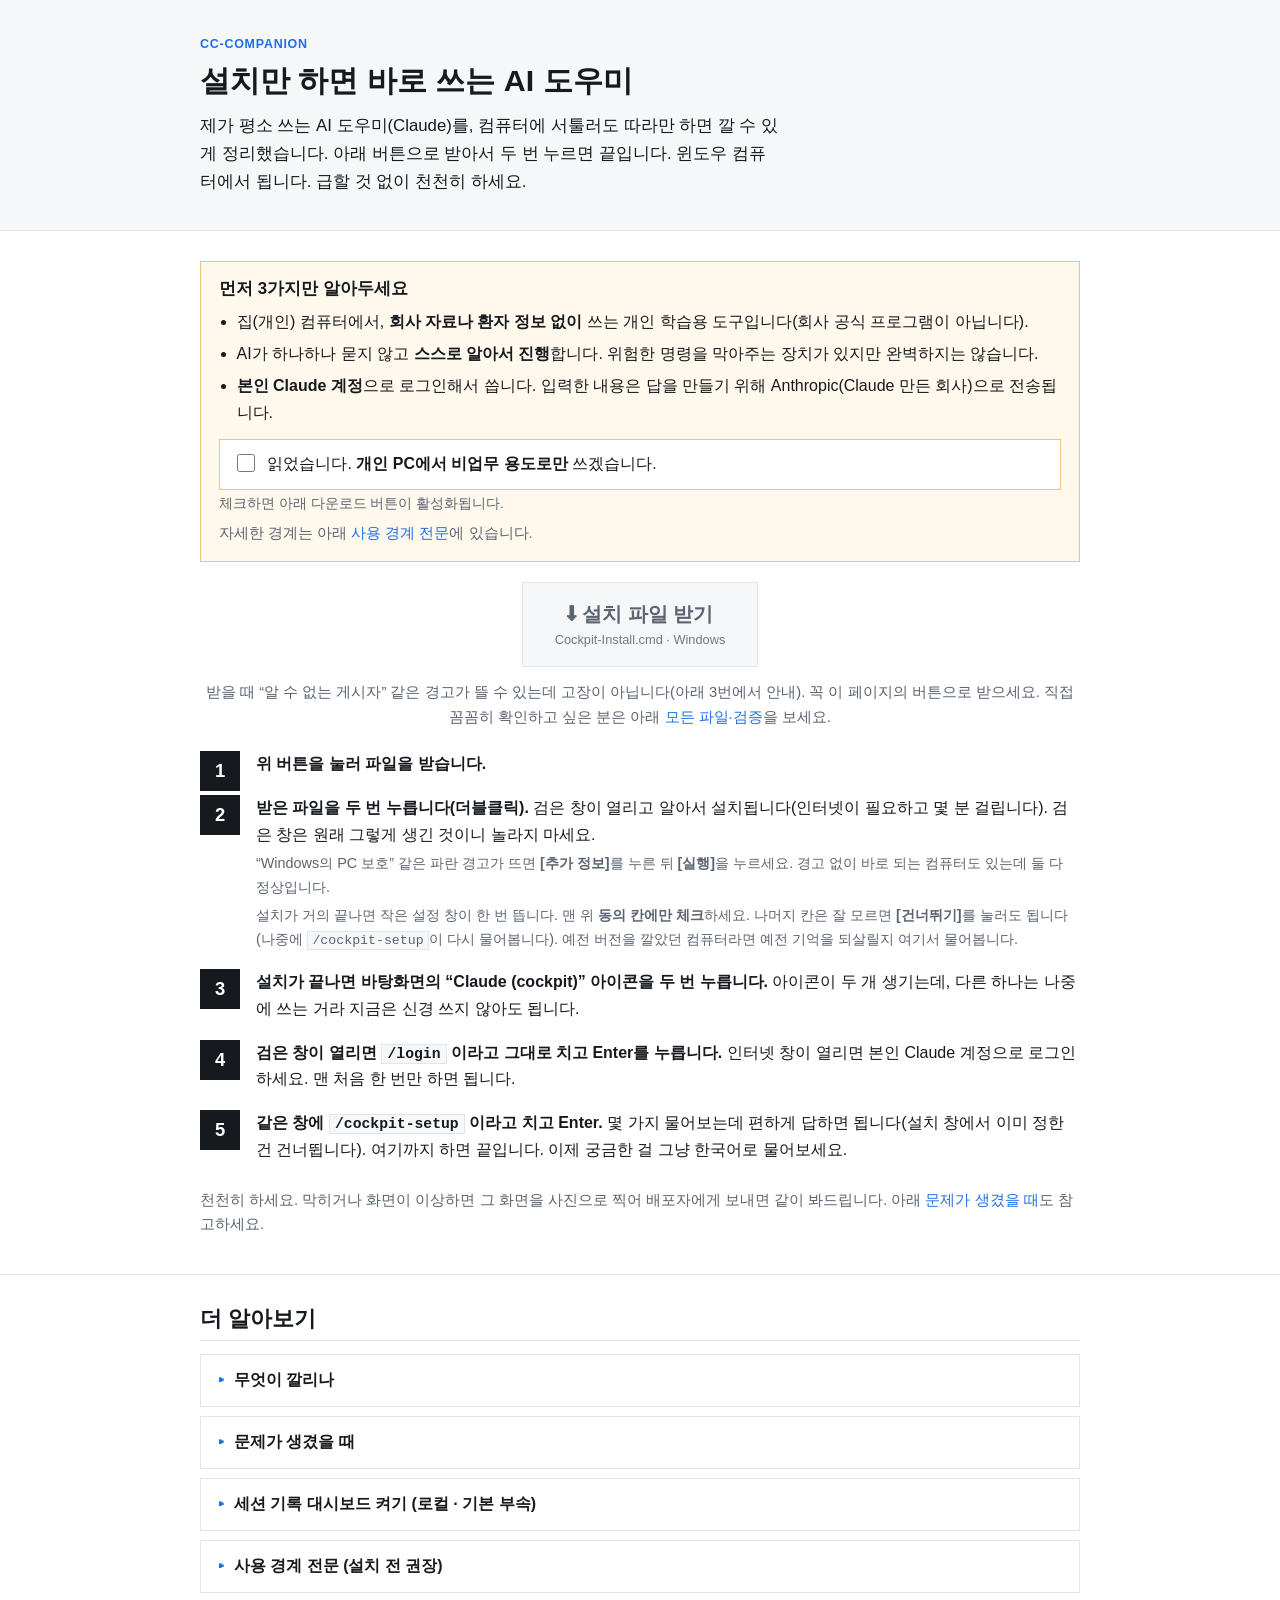
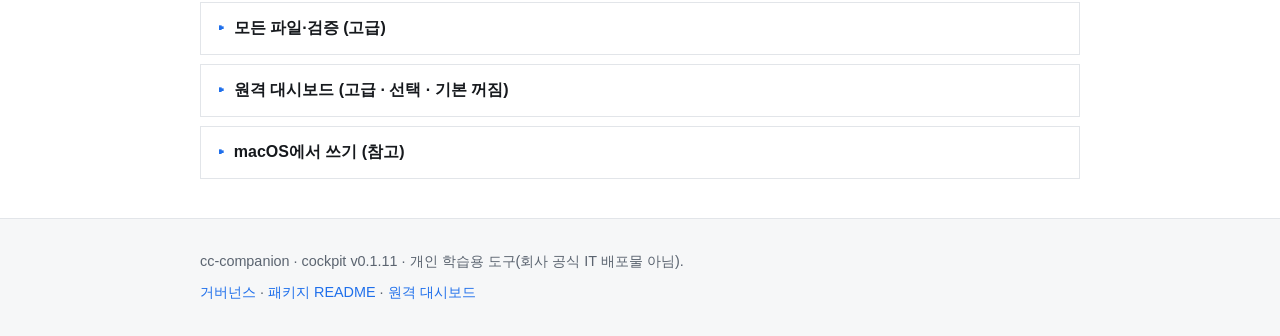
==== commit 524d5607: "release: cockpit v0.1.12 (기존 기억 끊김없는 이관 + 기억 배선 수정 autoMemoryDirectory) 중요(기존 사용자 필수 조치): cockpit 은 " ====
--- a/web/index.html
+++ b/web/index.html
@@ -44,7 +44,7 @@
     <!-- 큰 다운로드 버튼 — fail-closed: 동의 전 href=#downloads(표 폴백), 동의 시 JS가 data-href 주입 -->
     <p class="cta-row">
       <a id="dl-cta" class="btn-download locked" href="#downloads" aria-disabled="true"
-         data-href="https://github.com/sidoyu/cockpit/releases/download/v0.1.10/Cockpit-Install.cmd" rel="nofollow">
+         data-href="https://github.com/sidoyu/cockpit/releases/download/v0.1.11/Cockpit-Install.cmd" rel="nofollow">
         ⬇ 설치 파일 받기 <span class="cta-sub">Cockpit-Install.cmd · Windows</span>
       </a>
     </p>
@@ -148,14 +148,14 @@
       <table class="dl">
         <thead><tr><th>산출물</th><th>대상</th><th>링크</th><th>SHA-256 / 서명</th></tr></thead>
         <tbody>
-          <tr><td><strong>원클릭 설치</strong></td><td>Windows</td><td><a href="https://github.com/sidoyu/cockpit/releases/download/v0.1.10/Cockpit-Install.cmd" rel="nofollow"><code>Cockpit-Install.cmd</code></a></td><td><code class="cksum" data-artifact="Cockpit-Install.cmd">SHA-256: 6ea263f2ecd052cfa63c3d78890713d209e54c6acd13062f00de0c43e049cc19<br>(더블클릭 = ps1 자동 다운로드·해시 대조·실행)</code></td></tr>
-          <tr><td>세션 기록 대시보드</td><td>Windows</td><td><a href="https://github.com/sidoyu/cockpit/releases/download/v0.1.10/Cockpit-Dashboard.cmd" rel="nofollow"><code>Cockpit-Dashboard.cmd</code></a></td><td><code class="cksum" data-artifact="Cockpit-Dashboard.cmd">SHA-256: 052176622c5ff9b6dac766da9658530afdc9134b7f5a7ff321cfab3be99b9b39<br>(더블클릭 = 로컬 창 열람·창 닫으면 종료)</code></td></tr>
-          <tr><td>복구·재설치(문제 발생 시)</td><td>Windows</td><td><a href="https://github.com/sidoyu/cockpit/releases/download/v0.1.10/Cockpit-Repair.cmd" rel="nofollow"><code>Cockpit-Repair.cmd</code></a></td><td><code class="cksum" data-artifact="Cockpit-Repair.cmd">SHA-256: 1d05bcedd3ed3fd52f9dc35867e1795f7c421e455af16bebb9c7f7010d731fb0<br>(더블클릭 = 재설치 · 배포판 내부 기억·설정·로그 소실 · 재입력 확인)</code></td></tr>
-          <tr><td>완전 제거</td><td>Windows</td><td><a href="https://github.com/sidoyu/cockpit/releases/download/v0.1.10/Cockpit-Uninstall.cmd" rel="nofollow"><code>Cockpit-Uninstall.cmd</code></a></td><td><code class="cksum" data-artifact="Cockpit-Uninstall.cmd">SHA-256: 95aaa40f06e1ce50805c37060627de3b9d8c5e7d51f479b9c55227453ac2be06<br>(더블클릭 = cc-cockpit 배포판만 삭제 · 타 배포판 미접촉)</code></td></tr>
-          <tr><td>WSL2 배포판 이미지</td><td>Windows</td><td><a href="https://github.com/sidoyu/cockpit/releases/download/v0.1.10/cockpit-wsl.tar.gz" rel="nofollow">cockpit-wsl.tar.gz</a></td><td><code class="cksum">SHA-256: f8a66085a8d2f4d14235be63d3556f06065142afa94f62aeb9d511408d1889a2<br>(부트스트랩이 import 전 자동 대조)</code></td></tr>
-          <tr><td>PowerShell 부트스트랩</td><td>Windows</td><td><a href="https://github.com/sidoyu/cockpit/releases/download/v0.1.10/Install-Cockpit.ps1" rel="nofollow">Install-Cockpit.ps1</a></td><td><code class="cksum">SHA-256: 486832c4ac64d8366553d9e3e4635e517eb5fe029b7871cae7a3e82c8e18db4f<br>(서명 없음 — Get-FileHash 로 대조)</code></td></tr>
-          <tr><td>부트스트랩(스테이지드 폴백)</td><td>Windows</td><td><a href="https://github.com/sidoyu/cockpit/releases/download/v0.1.10/Install-Cockpit-Staged.ps1" rel="nofollow">Install-Cockpit-Staged.ps1</a></td><td><code class="cksum">SHA-256: 0cb247b51a49d40b20fa24db29bddfc5d81476c4e704ff97e6b3e0d22acc8cf9<br>(서명 없음)</code></td></tr>
-          <tr><td>이미지 출처(provenance)</td><td>Windows</td><td><a href="https://github.com/sidoyu/cockpit/releases/download/v0.1.10/provenance.json" rel="nofollow">provenance.json</a></td><td><code class="cksum">— 베이스 digest·SBOM·빌드로그</code></td></tr>
+          <tr><td><strong>원클릭 설치</strong></td><td>Windows</td><td><a href="https://github.com/sidoyu/cockpit/releases/download/v0.1.11/Cockpit-Install.cmd" rel="nofollow"><code>Cockpit-Install.cmd</code></a></td><td><code class="cksum" data-artifact="Cockpit-Install.cmd">SHA-256: 22b56929a01c18675e47cc85c7226250b883a4a804380a8b7c68841d83d861ec<br>(더블클릭 = ps1 자동 다운로드·해시 대조·실행)</code></td></tr>
+          <tr><td>세션 기록 대시보드</td><td>Windows</td><td><a href="https://github.com/sidoyu/cockpit/releases/download/v0.1.11/Cockpit-Dashboard.cmd" rel="nofollow"><code>Cockpit-Dashboard.cmd</code></a></td><td><code class="cksum" data-artifact="Cockpit-Dashboard.cmd">SHA-256: 052176622c5ff9b6dac766da9658530afdc9134b7f5a7ff321cfab3be99b9b39<br>(더블클릭 = 로컬 창 열람·창 닫으면 종료)</code></td></tr>
+          <tr><td>복구·재설치(문제 발생 시)</td><td>Windows</td><td><a href="https://github.com/sidoyu/cockpit/releases/download/v0.1.11/Cockpit-Repair.cmd" rel="nofollow"><code>Cockpit-Repair.cmd</code></a></td><td><code class="cksum" data-artifact="Cockpit-Repair.cmd">SHA-256: b5877156843a5e383e2bda715c66057c28908dd1ac4320a253a2354b4e7989d5<br>(더블클릭 = 재설치 · 배포판 내부 기억·설정·로그 소실 · 재입력 확인)</code></td></tr>
+          <tr><td>완전 제거</td><td>Windows</td><td><a href="https://github.com/sidoyu/cockpit/releases/download/v0.1.11/Cockpit-Uninstall.cmd" rel="nofollow"><code>Cockpit-Uninstall.cmd</code></a></td><td><code class="cksum" data-artifact="Cockpit-Uninstall.cmd">SHA-256: a6e0532d55712338b344d5d5f98f9574ac7b62c3ca25a3a410ce92965ff9b86a<br>(더블클릭 = cc-cockpit 배포판만 삭제 · 타 배포판 미접촉)</code></td></tr>
+          <tr><td>WSL2 배포판 이미지</td><td>Windows</td><td><a href="https://github.com/sidoyu/cockpit/releases/download/v0.1.11/cockpit-wsl.tar.gz" rel="nofollow">cockpit-wsl.tar.gz</a></td><td><code class="cksum">SHA-256: 59c1a6437538f1da5ad3ba03d38f49dfab50e91a583f3fa6f0d2af09dad1be66<br>(부트스트랩이 import 전 자동 대조)</code></td></tr>
+          <tr><td>PowerShell 부트스트랩</td><td>Windows</td><td><a href="https://github.com/sidoyu/cockpit/releases/download/v0.1.11/Install-Cockpit.ps1" rel="nofollow">Install-Cockpit.ps1</a></td><td><code class="cksum">SHA-256: e049649b033a2fb427121211bfe7826c59785888e80ee627959b0b81869a8fc7<br>(서명 없음 — Get-FileHash 로 대조)</code></td></tr>
+          <tr><td>부트스트랩(스테이지드 폴백)</td><td>Windows</td><td><a href="https://github.com/sidoyu/cockpit/releases/download/v0.1.11/Install-Cockpit-Staged.ps1" rel="nofollow">Install-Cockpit-Staged.ps1</a></td><td><code class="cksum">SHA-256: d78a40b74a8b44d6a9f2609d1b777dbb6aebc93bb5faba28ada75c3e53f12363<br>(서명 없음)</code></td></tr>
+          <tr><td>이미지 출처(provenance)</td><td>Windows</td><td><a href="https://github.com/sidoyu/cockpit/releases/download/v0.1.11/provenance.json" rel="nofollow">provenance.json</a></td><td><code class="cksum">— 베이스 digest·SBOM·빌드로그</code></td></tr>
           <tr><td>플러그인(행동층)</td><td>공통</td><td><a href="https://github.com/sidoyu/cockpit" rel="nofollow">cockpit@cc-companion</a></td><td><code class="cksum">— (마켓플레이스)</code></td></tr>
         </tbody>
       </table>
@@ -225,7 +225,7 @@
 
 <footer class="site-footer">
   <div class="wrap">
-    <p>cc-companion · cockpit <span id="ver">v0.1.10</span> · 개인 학습용 도구(회사 공식 IT 배포물 아님).</p>
+    <p>cc-companion · cockpit <span id="ver">v0.1.11</span> · 개인 학습용 도구(회사 공식 IT 배포물 아님).</p>
     <p class="links">
       <a href="https://github.com/sidoyu/cockpit/blob/main/GOVERNANCE.md">거버넌스</a> ·
       <a href="https://github.com/sidoyu/cockpit/blob/main/README.md">패키지 README</a> ·
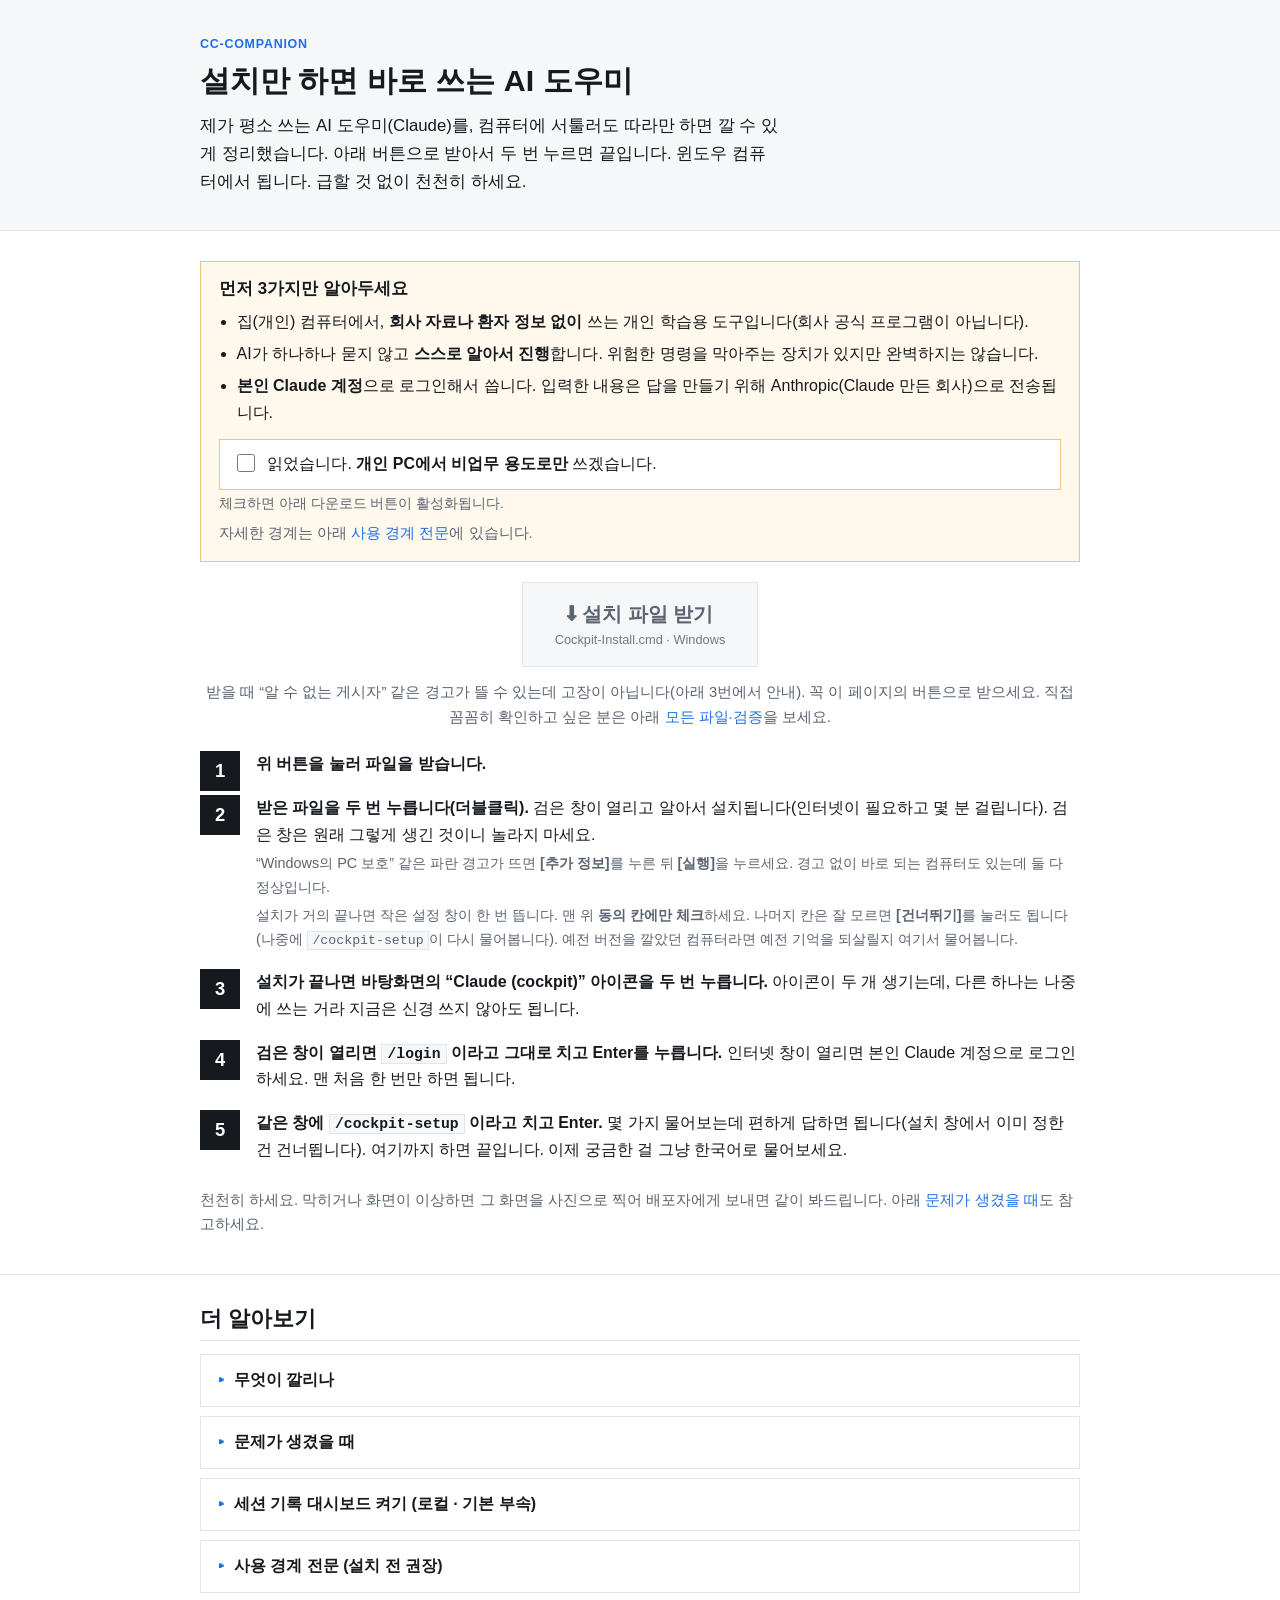
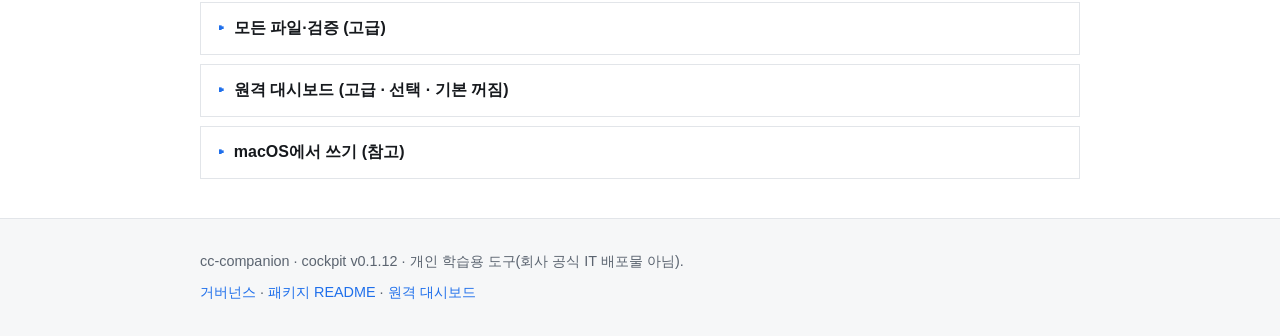
==== commit 0bb1cfba: "release(2-pass): v0.1.12 재핀 반영 — windows/·web/ 핀을 발행 자산과 일치 1-pass 구조상 직전 커밋(C1)의 windows/·web/ 핀은 v" ====
--- a/web/index.html
+++ b/web/index.html
@@ -44,7 +44,7 @@
     <!-- 큰 다운로드 버튼 — fail-closed: 동의 전 href=#downloads(표 폴백), 동의 시 JS가 data-href 주입 -->
     <p class="cta-row">
       <a id="dl-cta" class="btn-download locked" href="#downloads" aria-disabled="true"
-         data-href="https://github.com/sidoyu/cockpit/releases/download/v0.1.11/Cockpit-Install.cmd" rel="nofollow">
+         data-href="https://github.com/sidoyu/cockpit/releases/download/v0.1.12/Cockpit-Install.cmd" rel="nofollow">
         ⬇ 설치 파일 받기 <span class="cta-sub">Cockpit-Install.cmd · Windows</span>
       </a>
     </p>
@@ -148,14 +148,14 @@
       <table class="dl">
         <thead><tr><th>산출물</th><th>대상</th><th>링크</th><th>SHA-256 / 서명</th></tr></thead>
         <tbody>
-          <tr><td><strong>원클릭 설치</strong></td><td>Windows</td><td><a href="https://github.com/sidoyu/cockpit/releases/download/v0.1.11/Cockpit-Install.cmd" rel="nofollow"><code>Cockpit-Install.cmd</code></a></td><td><code class="cksum" data-artifact="Cockpit-Install.cmd">SHA-256: 22b56929a01c18675e47cc85c7226250b883a4a804380a8b7c68841d83d861ec<br>(더블클릭 = ps1 자동 다운로드·해시 대조·실행)</code></td></tr>
-          <tr><td>세션 기록 대시보드</td><td>Windows</td><td><a href="https://github.com/sidoyu/cockpit/releases/download/v0.1.11/Cockpit-Dashboard.cmd" rel="nofollow"><code>Cockpit-Dashboard.cmd</code></a></td><td><code class="cksum" data-artifact="Cockpit-Dashboard.cmd">SHA-256: 052176622c5ff9b6dac766da9658530afdc9134b7f5a7ff321cfab3be99b9b39<br>(더블클릭 = 로컬 창 열람·창 닫으면 종료)</code></td></tr>
-          <tr><td>복구·재설치(문제 발생 시)</td><td>Windows</td><td><a href="https://github.com/sidoyu/cockpit/releases/download/v0.1.11/Cockpit-Repair.cmd" rel="nofollow"><code>Cockpit-Repair.cmd</code></a></td><td><code class="cksum" data-artifact="Cockpit-Repair.cmd">SHA-256: b5877156843a5e383e2bda715c66057c28908dd1ac4320a253a2354b4e7989d5<br>(더블클릭 = 재설치 · 배포판 내부 기억·설정·로그 소실 · 재입력 확인)</code></td></tr>
-          <tr><td>완전 제거</td><td>Windows</td><td><a href="https://github.com/sidoyu/cockpit/releases/download/v0.1.11/Cockpit-Uninstall.cmd" rel="nofollow"><code>Cockpit-Uninstall.cmd</code></a></td><td><code class="cksum" data-artifact="Cockpit-Uninstall.cmd">SHA-256: a6e0532d55712338b344d5d5f98f9574ac7b62c3ca25a3a410ce92965ff9b86a<br>(더블클릭 = cc-cockpit 배포판만 삭제 · 타 배포판 미접촉)</code></td></tr>
-          <tr><td>WSL2 배포판 이미지</td><td>Windows</td><td><a href="https://github.com/sidoyu/cockpit/releases/download/v0.1.11/cockpit-wsl.tar.gz" rel="nofollow">cockpit-wsl.tar.gz</a></td><td><code class="cksum">SHA-256: 59c1a6437538f1da5ad3ba03d38f49dfab50e91a583f3fa6f0d2af09dad1be66<br>(부트스트랩이 import 전 자동 대조)</code></td></tr>
-          <tr><td>PowerShell 부트스트랩</td><td>Windows</td><td><a href="https://github.com/sidoyu/cockpit/releases/download/v0.1.11/Install-Cockpit.ps1" rel="nofollow">Install-Cockpit.ps1</a></td><td><code class="cksum">SHA-256: e049649b033a2fb427121211bfe7826c59785888e80ee627959b0b81869a8fc7<br>(서명 없음 — Get-FileHash 로 대조)</code></td></tr>
-          <tr><td>부트스트랩(스테이지드 폴백)</td><td>Windows</td><td><a href="https://github.com/sidoyu/cockpit/releases/download/v0.1.11/Install-Cockpit-Staged.ps1" rel="nofollow">Install-Cockpit-Staged.ps1</a></td><td><code class="cksum">SHA-256: d78a40b74a8b44d6a9f2609d1b777dbb6aebc93bb5faba28ada75c3e53f12363<br>(서명 없음)</code></td></tr>
-          <tr><td>이미지 출처(provenance)</td><td>Windows</td><td><a href="https://github.com/sidoyu/cockpit/releases/download/v0.1.11/provenance.json" rel="nofollow">provenance.json</a></td><td><code class="cksum">— 베이스 digest·SBOM·빌드로그</code></td></tr>
+          <tr><td><strong>원클릭 설치</strong></td><td>Windows</td><td><a href="https://github.com/sidoyu/cockpit/releases/download/v0.1.12/Cockpit-Install.cmd" rel="nofollow"><code>Cockpit-Install.cmd</code></a></td><td><code class="cksum" data-artifact="Cockpit-Install.cmd">SHA-256: ce767bab88a37d1b78bae015a1b89c306757d0443dcfd4214dfdb02173bb3643<br>(더블클릭 = ps1 자동 다운로드·해시 대조·실행)</code></td></tr>
+          <tr><td>세션 기록 대시보드</td><td>Windows</td><td><a href="https://github.com/sidoyu/cockpit/releases/download/v0.1.12/Cockpit-Dashboard.cmd" rel="nofollow"><code>Cockpit-Dashboard.cmd</code></a></td><td><code class="cksum" data-artifact="Cockpit-Dashboard.cmd">SHA-256: 052176622c5ff9b6dac766da9658530afdc9134b7f5a7ff321cfab3be99b9b39<br>(더블클릭 = 로컬 창 열람·창 닫으면 종료)</code></td></tr>
+          <tr><td>복구·재설치(문제 발생 시)</td><td>Windows</td><td><a href="https://github.com/sidoyu/cockpit/releases/download/v0.1.12/Cockpit-Repair.cmd" rel="nofollow"><code>Cockpit-Repair.cmd</code></a></td><td><code class="cksum" data-artifact="Cockpit-Repair.cmd">SHA-256: a27f492d551542f6ab8ccf73110af335e2caa7ea34328d1f6fe33fed05d2c5af<br>(더블클릭 = 재설치 · 배포판 내부 기억·설정·로그 소실 · 재입력 확인)</code></td></tr>
+          <tr><td>완전 제거</td><td>Windows</td><td><a href="https://github.com/sidoyu/cockpit/releases/download/v0.1.12/Cockpit-Uninstall.cmd" rel="nofollow"><code>Cockpit-Uninstall.cmd</code></a></td><td><code class="cksum" data-artifact="Cockpit-Uninstall.cmd">SHA-256: a6e0532d55712338b344d5d5f98f9574ac7b62c3ca25a3a410ce92965ff9b86a<br>(더블클릭 = cc-cockpit 배포판만 삭제 · 타 배포판 미접촉)</code></td></tr>
+          <tr><td>WSL2 배포판 이미지</td><td>Windows</td><td><a href="https://github.com/sidoyu/cockpit/releases/download/v0.1.12/cockpit-wsl.tar.gz" rel="nofollow">cockpit-wsl.tar.gz</a></td><td><code class="cksum">SHA-256: 34114e39fcf502514725dab2b6f662850e47246d440a38bc26a2aeac43c77ad4<br>(부트스트랩이 import 전 자동 대조)</code></td></tr>
+          <tr><td>PowerShell 부트스트랩</td><td>Windows</td><td><a href="https://github.com/sidoyu/cockpit/releases/download/v0.1.12/Install-Cockpit.ps1" rel="nofollow">Install-Cockpit.ps1</a></td><td><code class="cksum">SHA-256: 0bc62588cfd5793da894ef6ec57b37c37e12a672fd00c2e34a017515223c8627<br>(서명 없음 — Get-FileHash 로 대조)</code></td></tr>
+          <tr><td>부트스트랩(스테이지드 폴백)</td><td>Windows</td><td><a href="https://github.com/sidoyu/cockpit/releases/download/v0.1.12/Install-Cockpit-Staged.ps1" rel="nofollow">Install-Cockpit-Staged.ps1</a></td><td><code class="cksum">SHA-256: d78a40b74a8b44d6a9f2609d1b777dbb6aebc93bb5faba28ada75c3e53f12363<br>(서명 없음)</code></td></tr>
+          <tr><td>이미지 출처(provenance)</td><td>Windows</td><td><a href="https://github.com/sidoyu/cockpit/releases/download/v0.1.12/provenance.json" rel="nofollow">provenance.json</a></td><td><code class="cksum">— 베이스 digest·SBOM·빌드로그</code></td></tr>
           <tr><td>플러그인(행동층)</td><td>공통</td><td><a href="https://github.com/sidoyu/cockpit" rel="nofollow">cockpit@cc-companion</a></td><td><code class="cksum">— (마켓플레이스)</code></td></tr>
         </tbody>
       </table>
@@ -225,7 +225,7 @@
 
 <footer class="site-footer">
   <div class="wrap">
-    <p>cc-companion · cockpit <span id="ver">v0.1.11</span> · 개인 학습용 도구(회사 공식 IT 배포물 아님).</p>
+    <p>cc-companion · cockpit <span id="ver">v0.1.12</span> · 개인 학습용 도구(회사 공식 IT 배포물 아님).</p>
     <p class="links">
       <a href="https://github.com/sidoyu/cockpit/blob/main/GOVERNANCE.md">거버넌스</a> ·
       <a href="https://github.com/sidoyu/cockpit/blob/main/README.md">패키지 README</a> ·
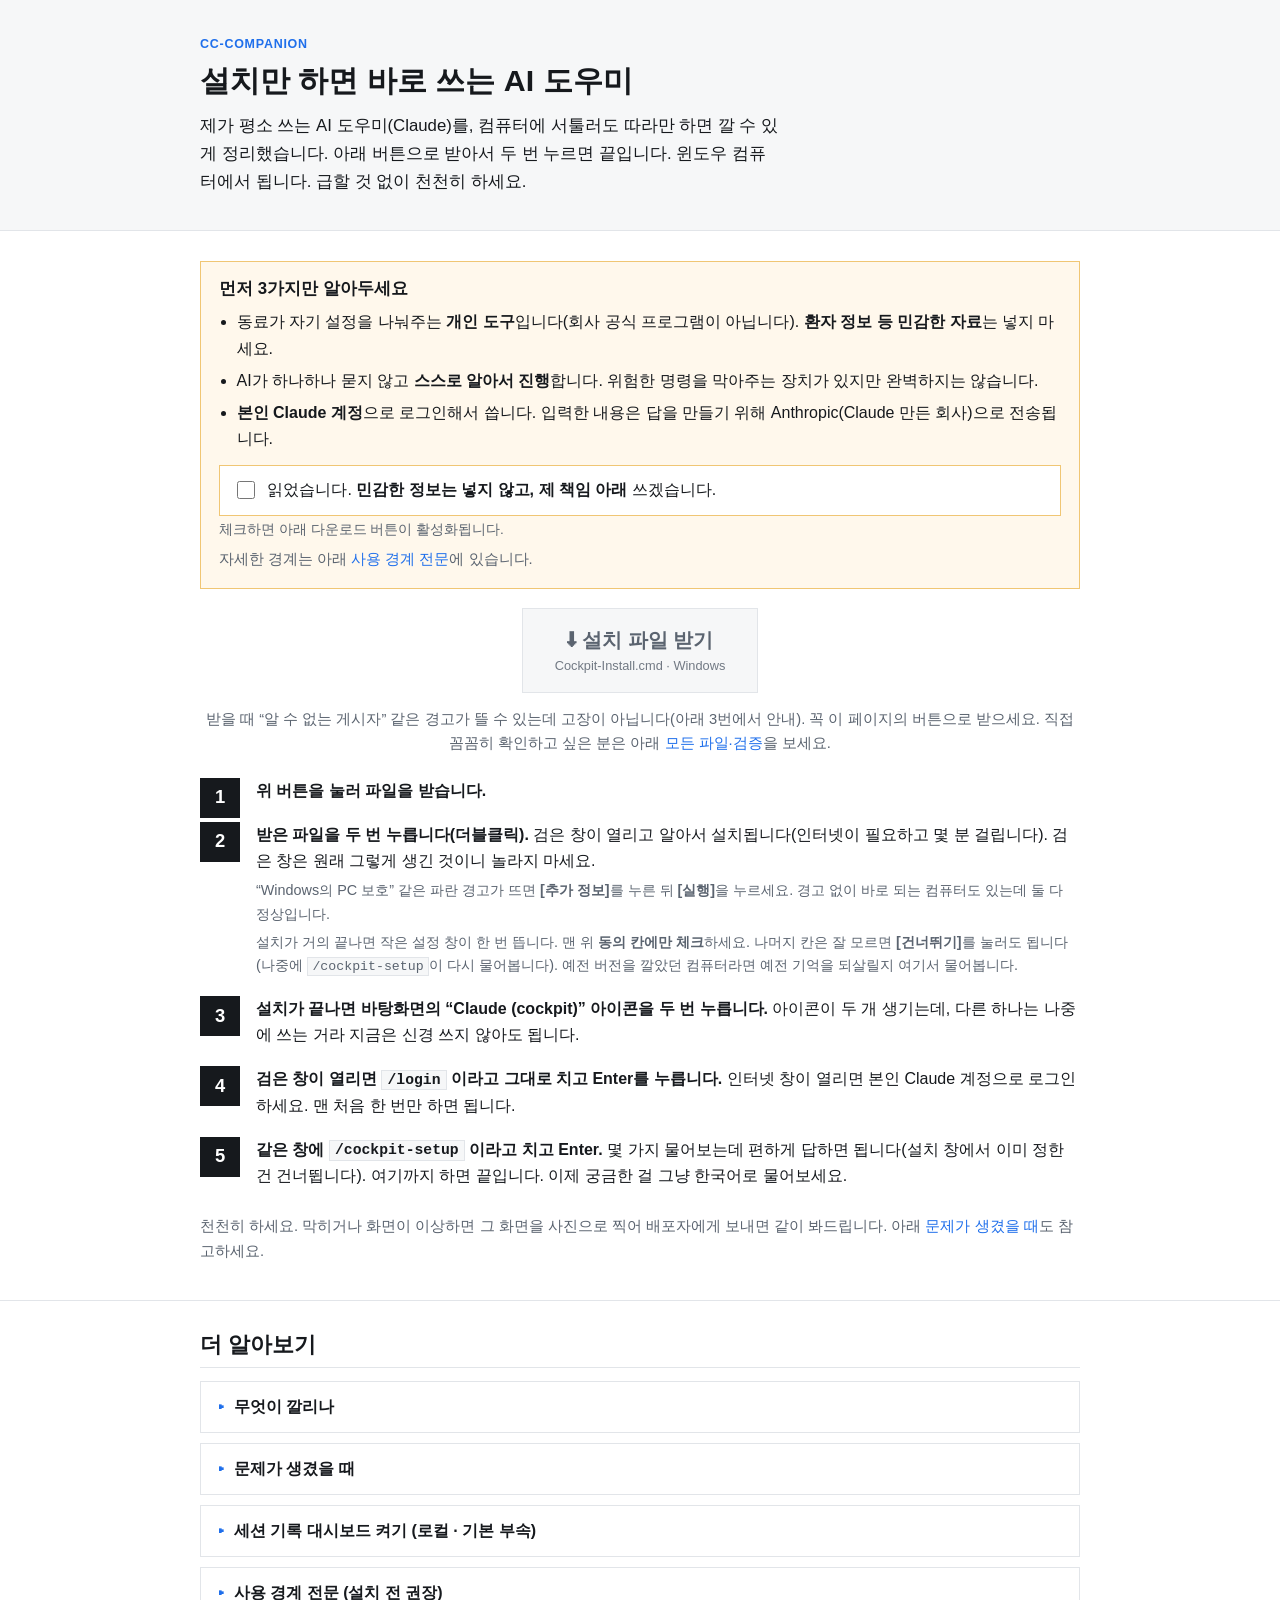
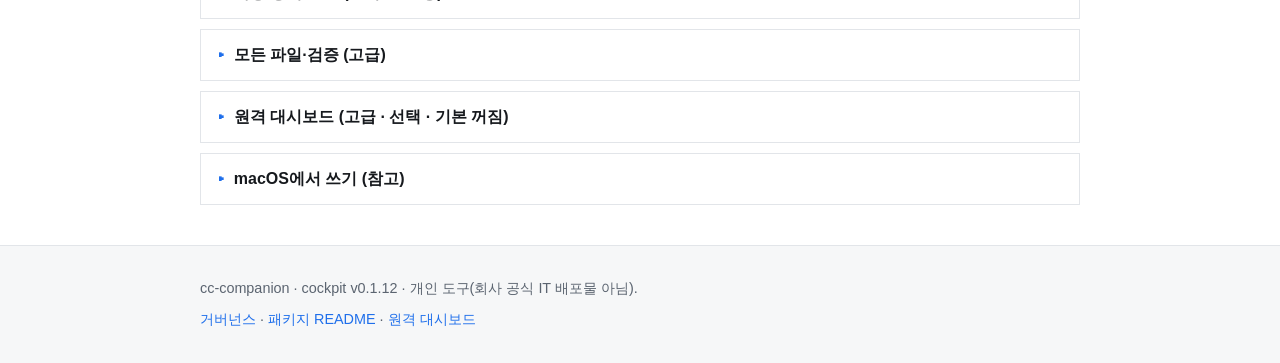
==== commit 06288f8b: "docs: 사용 경계 재정의 — 설치 위치·용도는 본인 판단·책임(민감 데이터 금지는 유지)" ====
--- a/web/index.html
+++ b/web/index.html
@@ -29,13 +29,13 @@
     <div id="governance" class="quickbox">
       <h3>먼저 3가지만 알아두세요</h3>
       <ul class="boundary">
-        <li>집(개인) 컴퓨터에서, <strong>회사 자료나 환자 정보 없이</strong> 쓰는 개인 학습용 도구입니다(회사 공식 프로그램이 아닙니다).</li>
+        <li>동료가 자기 설정을 나눠주는 <strong>개인 도구</strong>입니다(회사 공식 프로그램이 아닙니다). <strong>환자 정보 등 민감한 자료</strong>는 넣지 마세요.</li>
         <li>AI가 하나하나 묻지 않고 <strong>스스로 알아서 진행</strong>합니다. 위험한 명령을 막아주는 장치가 있지만 완벽하지는 않습니다.</li>
         <li><strong>본인 Claude 계정</strong>으로 로그인해서 씁니다. 입력한 내용은 답을 만들기 위해 Anthropic(Claude 만든 회사)으로 전송됩니다.</li>
       </ul>
       <label class="consent">
         <input type="checkbox" id="consent-check">
-        <span>읽었습니다. <strong>개인 PC에서 비업무 용도로만</strong> 쓰겠습니다.</span>
+        <span>읽었습니다. <strong>민감한 정보는 넣지 않고, 제 책임 아래</strong> 쓰겠습니다.</span>
       </label>
       <p class="consent-hint" id="consent-hint">체크하면 아래 다운로드 버튼이 활성화됩니다.</p>
       <p class="muted" style="margin:.4em 0 0">자세한 경계는 아래 <a href="#full-governance">사용 경계 전문</a>에 있습니다.</p>
@@ -134,7 +134,7 @@
         <li><strong>권한 확인 생략(bypass) = 켜짐.</strong> Claude가 명령 실행 전 일일이 묻지 않고 진행합니다(대표적 파괴/비가역 명령은 금지목록으로 차단하지만 <strong>완전한 보호는 아닙니다</strong>).</li>
         <li><strong>외부 송출.</strong> 입력 내용이 모델 응답을 위해 Anthropic에 전송되고, 일부 기능(메모리 자동 추출·선택적 대시보드 요약)은 추가 외부 송신을 수반할 수 있습니다.</li>
         <li><strong>원격 대시보드 = 기본 꺼짐(opt-in).</strong> 켜면 개인 VPN 안의 다른 기기에서 호스트를 조종할 수 있습니다(가장 위험).</li>
-        <li><strong>개인 PC에서, 비업무·비민감 데이터로만.</strong> 환자정보·개인정보(PII)·기밀을 절대 입력하지 마세요.</li>
+        <li><strong>민감 데이터 금지.</strong> 환자정보·개인정보(PII)·기밀을 절대 입력하지 마세요. 어디서 어떤 용도로 쓸지는 본인이 판단하고 책임집니다.</li>
         <li><strong>안전장치는 보조일 뿐</strong>이며 최종 책임은 사용자에게 있습니다. 회사 보안정책과 충돌하면 회사 정책이 우선합니다.</li>
       </ul>
       <p class="band-actions">
@@ -225,7 +225,7 @@
 
 <footer class="site-footer">
   <div class="wrap">
-    <p>cc-companion · cockpit <span id="ver">v0.1.12</span> · 개인 학습용 도구(회사 공식 IT 배포물 아님).</p>
+    <p>cc-companion · cockpit <span id="ver">v0.1.12</span> · 개인 도구(회사 공식 IT 배포물 아님).</p>
     <p class="links">
       <a href="https://github.com/sidoyu/cockpit/blob/main/GOVERNANCE.md">거버넌스</a> ·
       <a href="https://github.com/sidoyu/cockpit/blob/main/README.md">패키지 README</a> ·
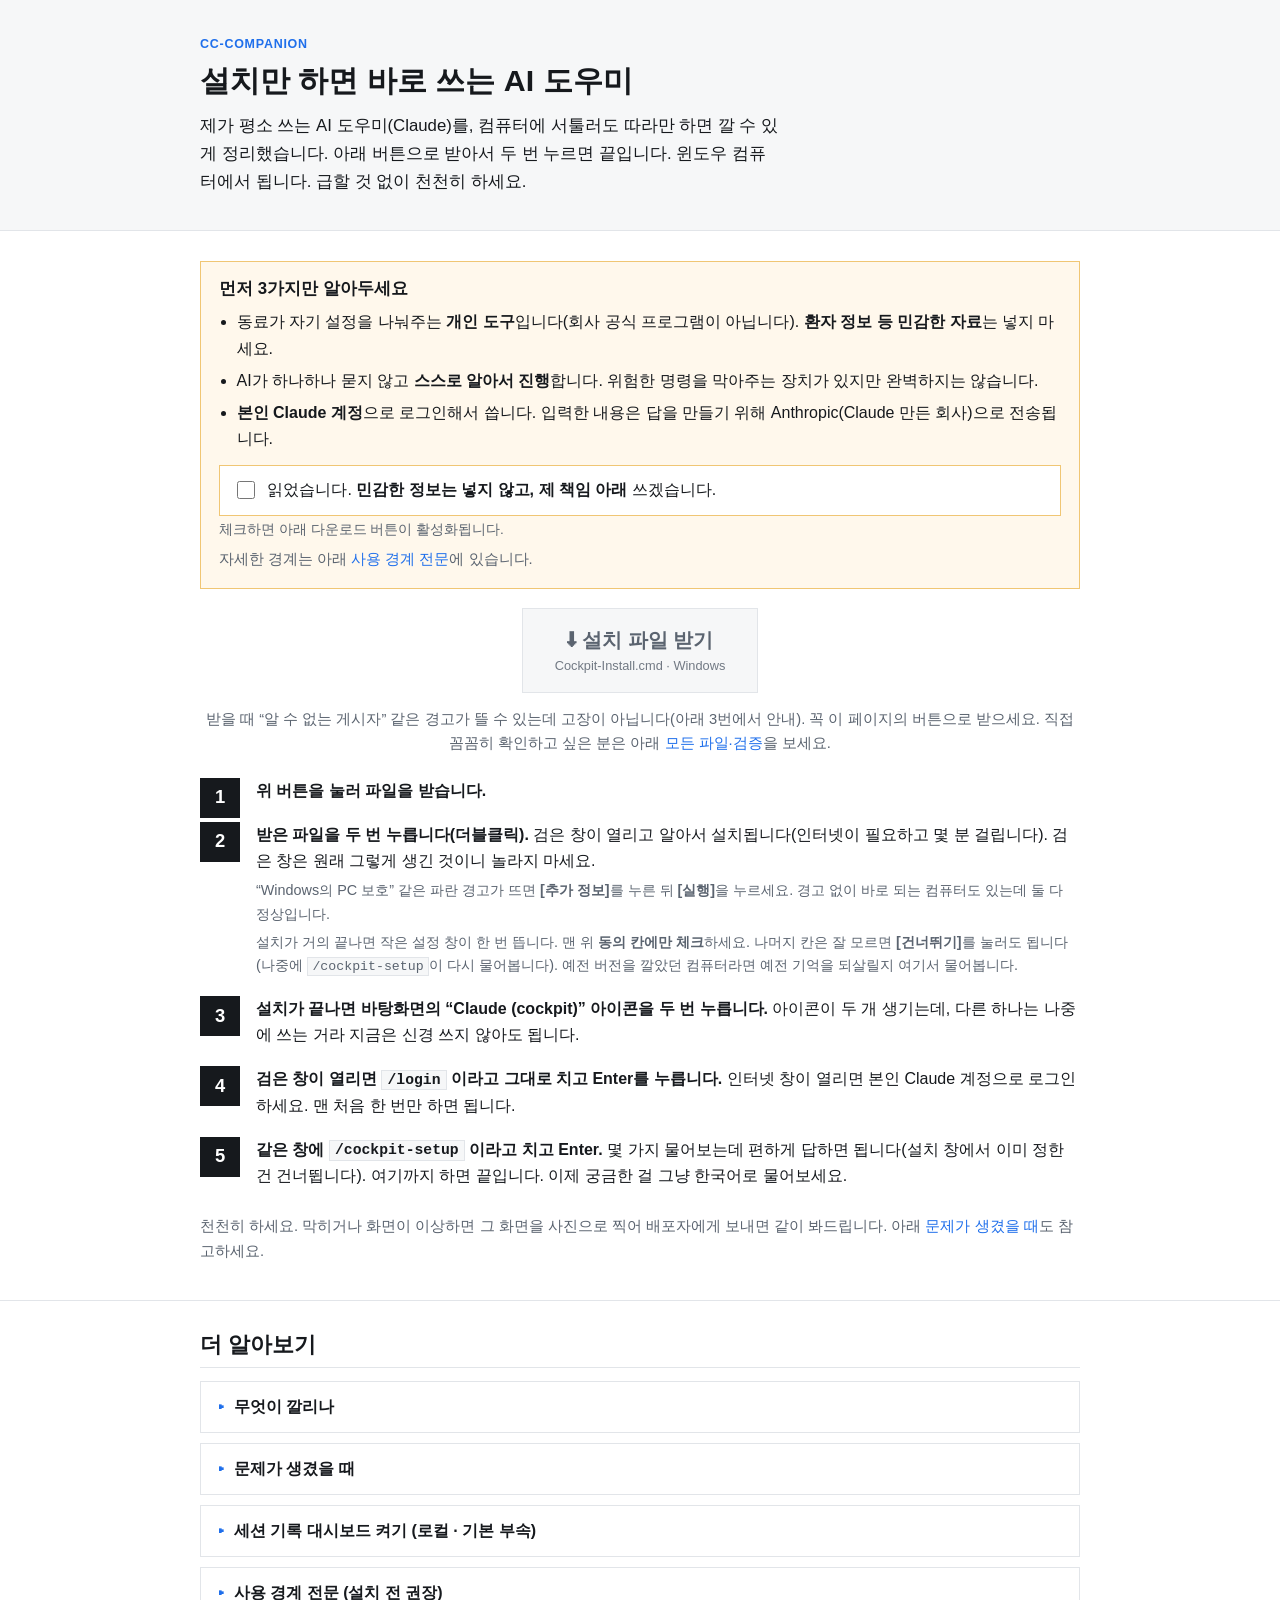
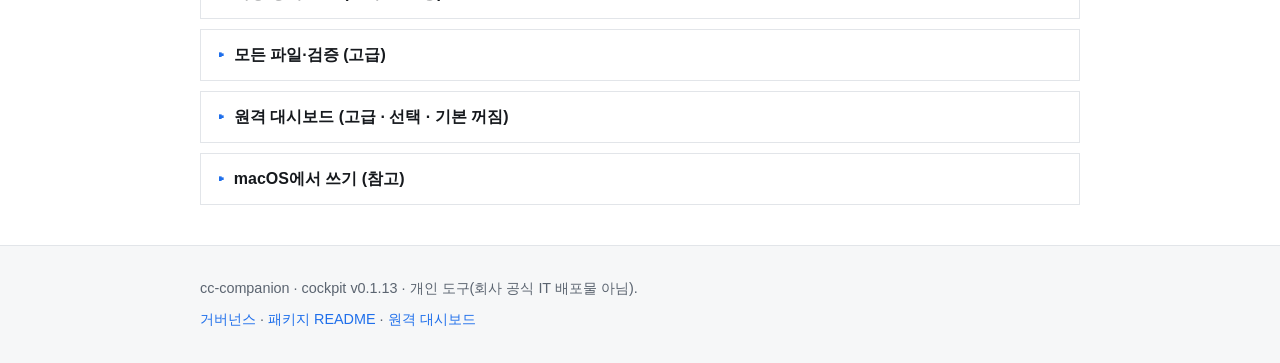
==== commit 2ca6ade9: "release(2-pass): v0.1.13 재핀 반영 — windows/·web/ 핀을 발행 자산과 일치" ====
--- a/web/index.html
+++ b/web/index.html
@@ -44,7 +44,7 @@
     <!-- 큰 다운로드 버튼 — fail-closed: 동의 전 href=#downloads(표 폴백), 동의 시 JS가 data-href 주입 -->
     <p class="cta-row">
       <a id="dl-cta" class="btn-download locked" href="#downloads" aria-disabled="true"
-         data-href="https://github.com/sidoyu/cockpit/releases/download/v0.1.12/Cockpit-Install.cmd" rel="nofollow">
+         data-href="https://github.com/sidoyu/cockpit/releases/download/v0.1.13/Cockpit-Install.cmd" rel="nofollow">
         ⬇ 설치 파일 받기 <span class="cta-sub">Cockpit-Install.cmd · Windows</span>
       </a>
     </p>
@@ -148,14 +148,14 @@
       <table class="dl">
         <thead><tr><th>산출물</th><th>대상</th><th>링크</th><th>SHA-256 / 서명</th></tr></thead>
         <tbody>
-          <tr><td><strong>원클릭 설치</strong></td><td>Windows</td><td><a href="https://github.com/sidoyu/cockpit/releases/download/v0.1.12/Cockpit-Install.cmd" rel="nofollow"><code>Cockpit-Install.cmd</code></a></td><td><code class="cksum" data-artifact="Cockpit-Install.cmd">SHA-256: ce767bab88a37d1b78bae015a1b89c306757d0443dcfd4214dfdb02173bb3643<br>(더블클릭 = ps1 자동 다운로드·해시 대조·실행)</code></td></tr>
-          <tr><td>세션 기록 대시보드</td><td>Windows</td><td><a href="https://github.com/sidoyu/cockpit/releases/download/v0.1.12/Cockpit-Dashboard.cmd" rel="nofollow"><code>Cockpit-Dashboard.cmd</code></a></td><td><code class="cksum" data-artifact="Cockpit-Dashboard.cmd">SHA-256: 052176622c5ff9b6dac766da9658530afdc9134b7f5a7ff321cfab3be99b9b39<br>(더블클릭 = 로컬 창 열람·창 닫으면 종료)</code></td></tr>
-          <tr><td>복구·재설치(문제 발생 시)</td><td>Windows</td><td><a href="https://github.com/sidoyu/cockpit/releases/download/v0.1.12/Cockpit-Repair.cmd" rel="nofollow"><code>Cockpit-Repair.cmd</code></a></td><td><code class="cksum" data-artifact="Cockpit-Repair.cmd">SHA-256: a27f492d551542f6ab8ccf73110af335e2caa7ea34328d1f6fe33fed05d2c5af<br>(더블클릭 = 재설치 · 배포판 내부 기억·설정·로그 소실 · 재입력 확인)</code></td></tr>
-          <tr><td>완전 제거</td><td>Windows</td><td><a href="https://github.com/sidoyu/cockpit/releases/download/v0.1.12/Cockpit-Uninstall.cmd" rel="nofollow"><code>Cockpit-Uninstall.cmd</code></a></td><td><code class="cksum" data-artifact="Cockpit-Uninstall.cmd">SHA-256: a6e0532d55712338b344d5d5f98f9574ac7b62c3ca25a3a410ce92965ff9b86a<br>(더블클릭 = cc-cockpit 배포판만 삭제 · 타 배포판 미접촉)</code></td></tr>
-          <tr><td>WSL2 배포판 이미지</td><td>Windows</td><td><a href="https://github.com/sidoyu/cockpit/releases/download/v0.1.12/cockpit-wsl.tar.gz" rel="nofollow">cockpit-wsl.tar.gz</a></td><td><code class="cksum">SHA-256: 34114e39fcf502514725dab2b6f662850e47246d440a38bc26a2aeac43c77ad4<br>(부트스트랩이 import 전 자동 대조)</code></td></tr>
-          <tr><td>PowerShell 부트스트랩</td><td>Windows</td><td><a href="https://github.com/sidoyu/cockpit/releases/download/v0.1.12/Install-Cockpit.ps1" rel="nofollow">Install-Cockpit.ps1</a></td><td><code class="cksum">SHA-256: 0bc62588cfd5793da894ef6ec57b37c37e12a672fd00c2e34a017515223c8627<br>(서명 없음 — Get-FileHash 로 대조)</code></td></tr>
-          <tr><td>부트스트랩(스테이지드 폴백)</td><td>Windows</td><td><a href="https://github.com/sidoyu/cockpit/releases/download/v0.1.12/Install-Cockpit-Staged.ps1" rel="nofollow">Install-Cockpit-Staged.ps1</a></td><td><code class="cksum">SHA-256: d78a40b74a8b44d6a9f2609d1b777dbb6aebc93bb5faba28ada75c3e53f12363<br>(서명 없음)</code></td></tr>
-          <tr><td>이미지 출처(provenance)</td><td>Windows</td><td><a href="https://github.com/sidoyu/cockpit/releases/download/v0.1.12/provenance.json" rel="nofollow">provenance.json</a></td><td><code class="cksum">— 베이스 digest·SBOM·빌드로그</code></td></tr>
+          <tr><td><strong>원클릭 설치</strong></td><td>Windows</td><td><a href="https://github.com/sidoyu/cockpit/releases/download/v0.1.13/Cockpit-Install.cmd" rel="nofollow"><code>Cockpit-Install.cmd</code></a></td><td><code class="cksum" data-artifact="Cockpit-Install.cmd">SHA-256: d51daa898ab91fe73a502842778355f2b6f3b44803f2b91daf14b8907818d04b<br>(더블클릭 = ps1 자동 다운로드·해시 대조·실행)</code></td></tr>
+          <tr><td>세션 기록 대시보드</td><td>Windows</td><td><a href="https://github.com/sidoyu/cockpit/releases/download/v0.1.13/Cockpit-Dashboard.cmd" rel="nofollow"><code>Cockpit-Dashboard.cmd</code></a></td><td><code class="cksum" data-artifact="Cockpit-Dashboard.cmd">SHA-256: 052176622c5ff9b6dac766da9658530afdc9134b7f5a7ff321cfab3be99b9b39<br>(더블클릭 = 로컬 창 열람·창 닫으면 종료)</code></td></tr>
+          <tr><td>복구·재설치(문제 발생 시)</td><td>Windows</td><td><a href="https://github.com/sidoyu/cockpit/releases/download/v0.1.13/Cockpit-Repair.cmd" rel="nofollow"><code>Cockpit-Repair.cmd</code></a></td><td><code class="cksum" data-artifact="Cockpit-Repair.cmd">SHA-256: 742f6d0949974ac28123517adf63dd54facf87fd25d7c85d3c40cdcd2e64fa96<br>(더블클릭 = 재설치 · 배포판 내부 기억·설정·로그 소실 · 재입력 확인)</code></td></tr>
+          <tr><td>완전 제거</td><td>Windows</td><td><a href="https://github.com/sidoyu/cockpit/releases/download/v0.1.13/Cockpit-Uninstall.cmd" rel="nofollow"><code>Cockpit-Uninstall.cmd</code></a></td><td><code class="cksum" data-artifact="Cockpit-Uninstall.cmd">SHA-256: a6e0532d55712338b344d5d5f98f9574ac7b62c3ca25a3a410ce92965ff9b86a<br>(더블클릭 = cc-cockpit 배포판만 삭제 · 타 배포판 미접촉)</code></td></tr>
+          <tr><td>WSL2 배포판 이미지</td><td>Windows</td><td><a href="https://github.com/sidoyu/cockpit/releases/download/v0.1.13/cockpit-wsl.tar.gz" rel="nofollow">cockpit-wsl.tar.gz</a></td><td><code class="cksum">SHA-256: 2518e938199e5d73d31eee998af1251de5246faecb27f6b8d9ab38225cfa7742<br>(부트스트랩이 import 전 자동 대조)</code></td></tr>
+          <tr><td>PowerShell 부트스트랩</td><td>Windows</td><td><a href="https://github.com/sidoyu/cockpit/releases/download/v0.1.13/Install-Cockpit.ps1" rel="nofollow">Install-Cockpit.ps1</a></td><td><code class="cksum">SHA-256: 3dc0f14790359bebbcc82a26d8bc8d2252d6d74d5663e50f1317a7ef7b0e86c4<br>(서명 없음 — Get-FileHash 로 대조)</code></td></tr>
+          <tr><td>부트스트랩(스테이지드 폴백)</td><td>Windows</td><td><a href="https://github.com/sidoyu/cockpit/releases/download/v0.1.13/Install-Cockpit-Staged.ps1" rel="nofollow">Install-Cockpit-Staged.ps1</a></td><td><code class="cksum">SHA-256: d78a40b74a8b44d6a9f2609d1b777dbb6aebc93bb5faba28ada75c3e53f12363<br>(서명 없음)</code></td></tr>
+          <tr><td>이미지 출처(provenance)</td><td>Windows</td><td><a href="https://github.com/sidoyu/cockpit/releases/download/v0.1.13/provenance.json" rel="nofollow">provenance.json</a></td><td><code class="cksum">— 베이스 digest·SBOM·빌드로그</code></td></tr>
           <tr><td>플러그인(행동층)</td><td>공통</td><td><a href="https://github.com/sidoyu/cockpit" rel="nofollow">cockpit@cc-companion</a></td><td><code class="cksum">— (마켓플레이스)</code></td></tr>
         </tbody>
       </table>
@@ -225,7 +225,7 @@
 
 <footer class="site-footer">
   <div class="wrap">
-    <p>cc-companion · cockpit <span id="ver">v0.1.12</span> · 개인 도구(회사 공식 IT 배포물 아님).</p>
+    <p>cc-companion · cockpit <span id="ver">v0.1.13</span> · 개인 도구(회사 공식 IT 배포물 아님).</p>
     <p class="links">
       <a href="https://github.com/sidoyu/cockpit/blob/main/GOVERNANCE.md">거버넌스</a> ·
       <a href="https://github.com/sidoyu/cockpit/blob/main/README.md">패키지 README</a> ·
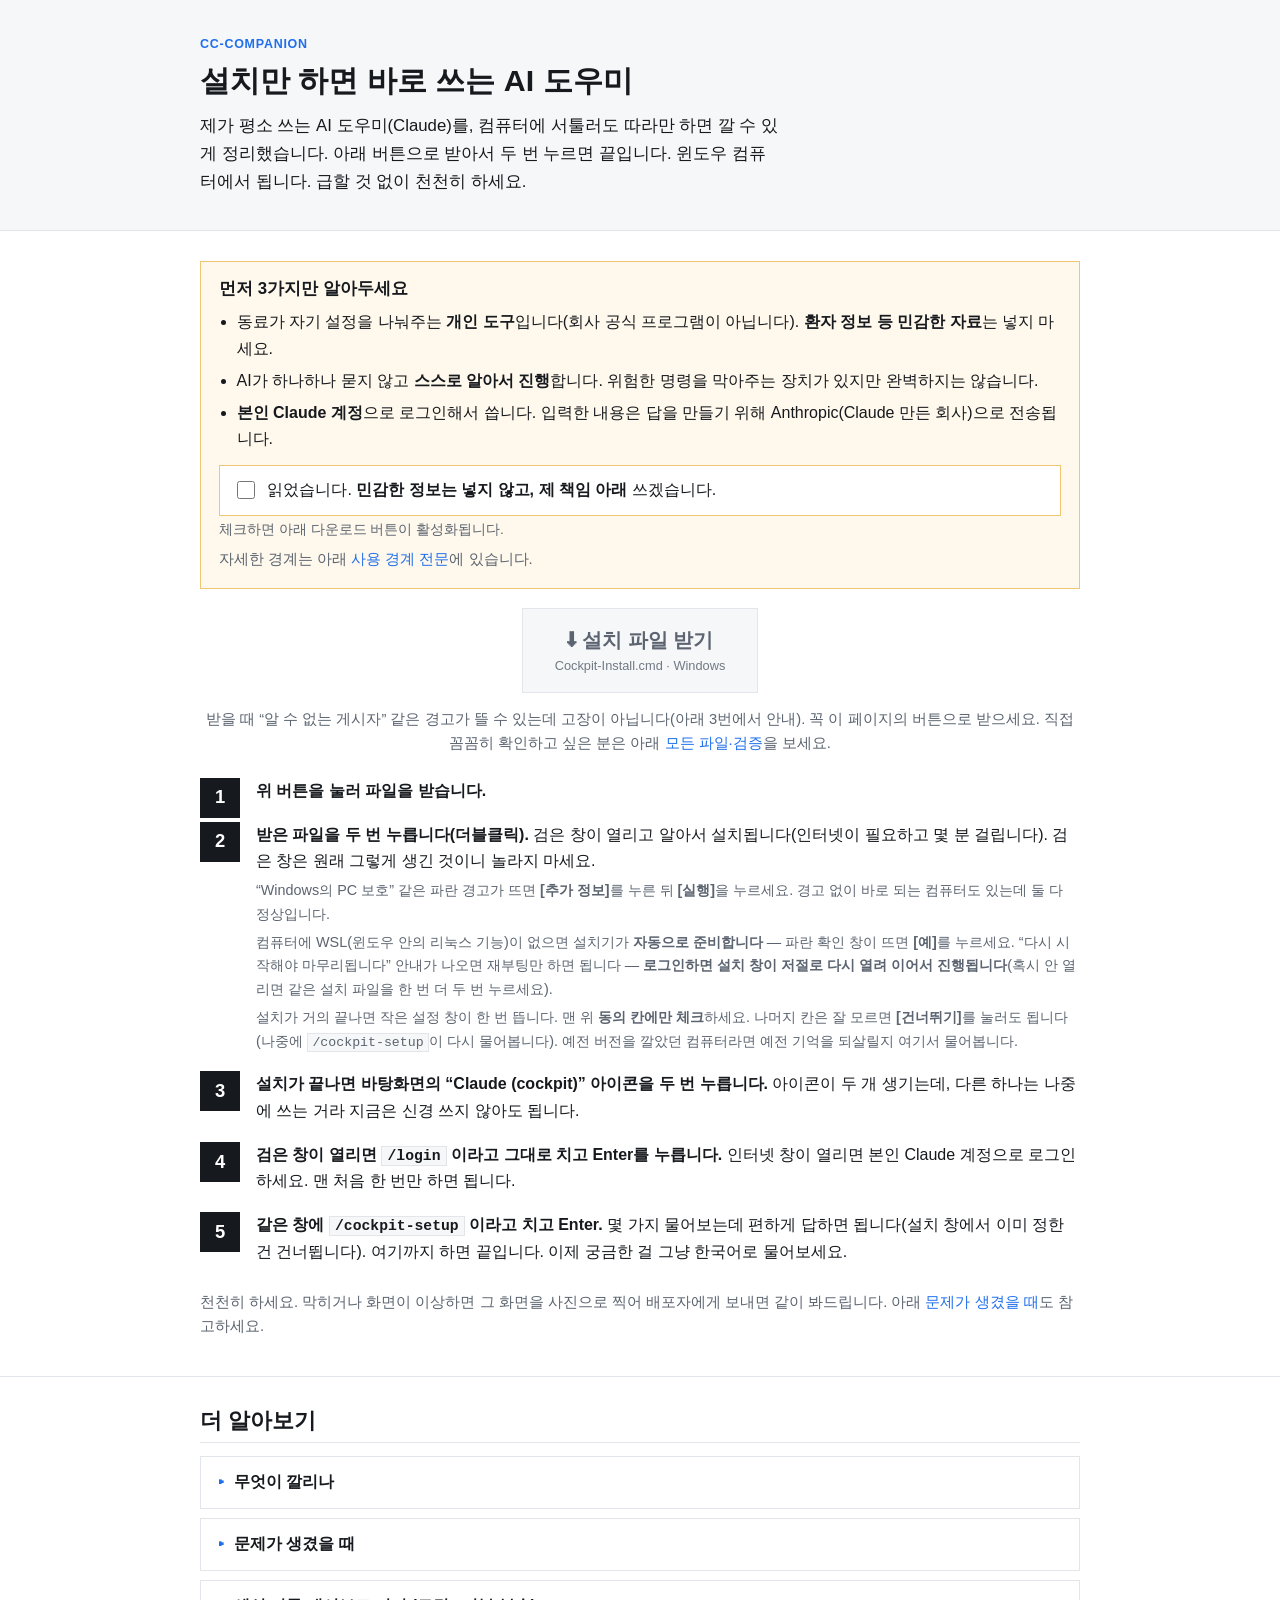
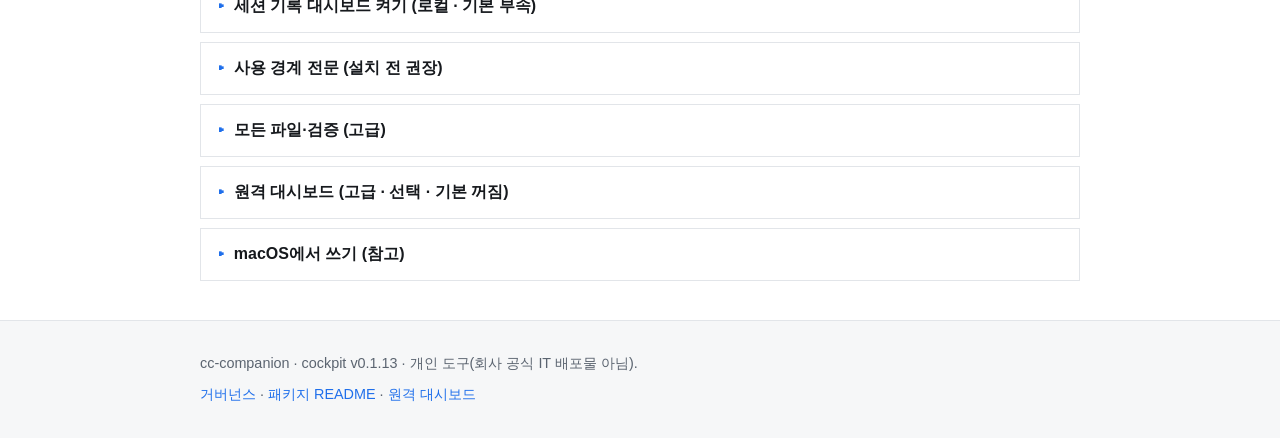
==== commit 93688962: "release: cockpit v0.1.14 (WSL 자동 준비 — 미설치 PC 원클릭·재부팅 자동 이어하기·설치 사고 수정)" ====
--- a/web/index.html
+++ b/web/index.html
@@ -56,6 +56,7 @@
       <li><strong>위 버튼을 눌러 파일을 받습니다.</strong></li>
       <li><strong>받은 파일을 두 번 누릅니다(더블클릭).</strong> 검은 창이 열리고 알아서 설치됩니다(인터넷이 필요하고 몇 분 걸립니다). 검은 창은 원래 그렇게 생긴 것이니 놀라지 마세요.
         <span class="substep">“Windows의 PC 보호” 같은 파란 경고가 뜨면 <strong>[추가 정보]</strong>를 누른 뒤 <strong>[실행]</strong>을 누르세요. 경고 없이 바로 되는 컴퓨터도 있는데 둘 다 정상입니다.</span>
+        <span class="substep">컴퓨터에 WSL(윈도우 안의 리눅스 기능)이 없으면 설치기가 <strong>자동으로 준비합니다</strong> — 파란 확인 창이 뜨면 <strong>[예]</strong>를 누르세요. “다시 시작해야 마무리됩니다” 안내가 나오면 재부팅만 하면 됩니다 — <strong>로그인하면 설치 창이 저절로 다시 열려 이어서 진행됩니다</strong>(혹시 안 열리면 같은 설치 파일을 한 번 더 두 번 누르세요).</span>
         <span class="substep">설치가 거의 끝나면 작은 설정 창이 한 번 뜹니다. 맨 위 <strong>동의 칸에만 체크</strong>하세요. 나머지 칸은 잘 모르면 <strong>[건너뛰기]</strong>를 눌러도 됩니다(나중에 <code>/cockpit-setup</code>이 다시 물어봅니다). 예전 버전을 깔았던 컴퓨터라면 예전 기억을 되살릴지 여기서 물어봅니다.</span></li>
       <li><strong>설치가 끝나면 바탕화면의 “Claude (cockpit)” 아이콘을 두 번 누릅니다.</strong> 아이콘이 두 개 생기는데, 다른 하나는 나중에 쓰는 거라 지금은 신경 쓰지 않아도 됩니다.</li>
       <li><strong>검은 창이 열리면 <code>/login</code> 이라고 그대로 치고 Enter를 누릅니다.</strong> 인터넷 창이 열리면 본인 Claude 계정으로 로그인하세요. 맨 처음 한 번만 하면 됩니다.</li>
@@ -84,10 +85,10 @@
     <details class="fold" id="troubleshoot">
       <summary>문제가 생겼을 때</summary>
       <ul class="boundary">
-        <li><strong>창에 “WSL 준비가 필요합니다” 안내가 나오면</strong> 이 컴퓨터에 한 가지 준비가 더 필요한 경우입니다(조금 어려울 수 있어요). 시작 메뉴에서 “PowerShell”을 찾아 <strong>마우스 오른쪽 버튼 → 관리자 권한으로 실행</strong>하고, <strong>창에 나온 명령만 그대로 입력</strong>한 뒤(다른 명령을 인터넷에서 찾아 넣지 마세요) 끝나면 설치 파일을 다시 두 번 누르세요. 헷갈리면 이 단계는 배포자에게 도움을 청하셔도 됩니다.</li>
+        <li><strong>“WSL을 자동으로 준비합니다” 안내가 나오면</strong> 그대로 두면 됩니다 — 파란 확인 창(사용자 계정 컨트롤)이 뜨면 <strong>[예]</strong>를 누르세요. “다시 시작해야 마무리됩니다”가 나오면 재부팅만 하면 되고, <strong>로그인하면 설치 창이 저절로 다시 열려 이어집니다</strong>(안 열리면 설치 파일을 한 번 더 두 번 누르세요). 명령어를 직접 입력할 일은 없습니다.</li>
         <li><strong>빨간 글씨로 “배포판 'cc-cockpit' 이 이미 등록되어 있습니다”가 나오면</strong> 이미 깔려 있는 컴퓨터라 안전장치가 막은 것입니다(기존 것은 그대로 무사합니다). 정말 처음부터 다시 깔고 싶을 때만 아래 <a href="#downloads">복구·재설치(<code>Cockpit-Repair.cmd</code>)</a>를 쓰세요. 이때 <strong>안에 쌓인 기억과 설정은 지워집니다</strong>(다시 한 번 확인을 거칩니다).</li>
-        <li><strong>설치 중 멈추거나 실패하면</strong> 창이 바로 닫히지 않고 이유를 보여줍니다. 대부분 인터넷 연결 문제이니 한 번 더 해보고, 그래도 안 되면 <strong>그 화면을 사진으로 찍어</strong> 배포자에게 보내주세요.</li>
-        <li><strong>완전히 지우고 싶으면</strong> 아래 <a href="#downloads"><code>Cockpit-Uninstall.cmd</code></a>를 두 번 누르세요(cc-cockpit만 지우고 다른 것은 건드리지 않습니다).</li>
+        <li><strong>설치 중 멈추거나 실패하면</strong> 창이 바로 닫히지 않고 이유를 보여줍니다. <strong>아무 키도 누르기 전에 그 화면을 사진으로 찍어</strong> 배포자에게 보내주세요(키를 누르면 창이 닫힙니다). 설치가 시작된 뒤의 실패라면 기록이 <code>%TEMP%\cockpit-install.log</code> 파일에도 남습니다. 대부분 인터넷 연결 문제라 한 번 더 시도하면 되는 경우가 많습니다.</li>
+        <li><strong>완전히 지우고 싶으면</strong> 아래 <a href="#downloads"><code>Cockpit-Uninstall.cmd</code></a>를 두 번 누르세요(cc-cockpit만 지우고 다른 것은 건드리지 않습니다). 설치 때 준비된 윈도우의 WSL 기능 자체는 남습니다 — 다른 프로그램도 쓸 수 있는 윈도우 구성요소라 지우지 않습니다.</li>
       </ul>
       <h3>점검·긴급 정지</h3>
       <div class="cards">
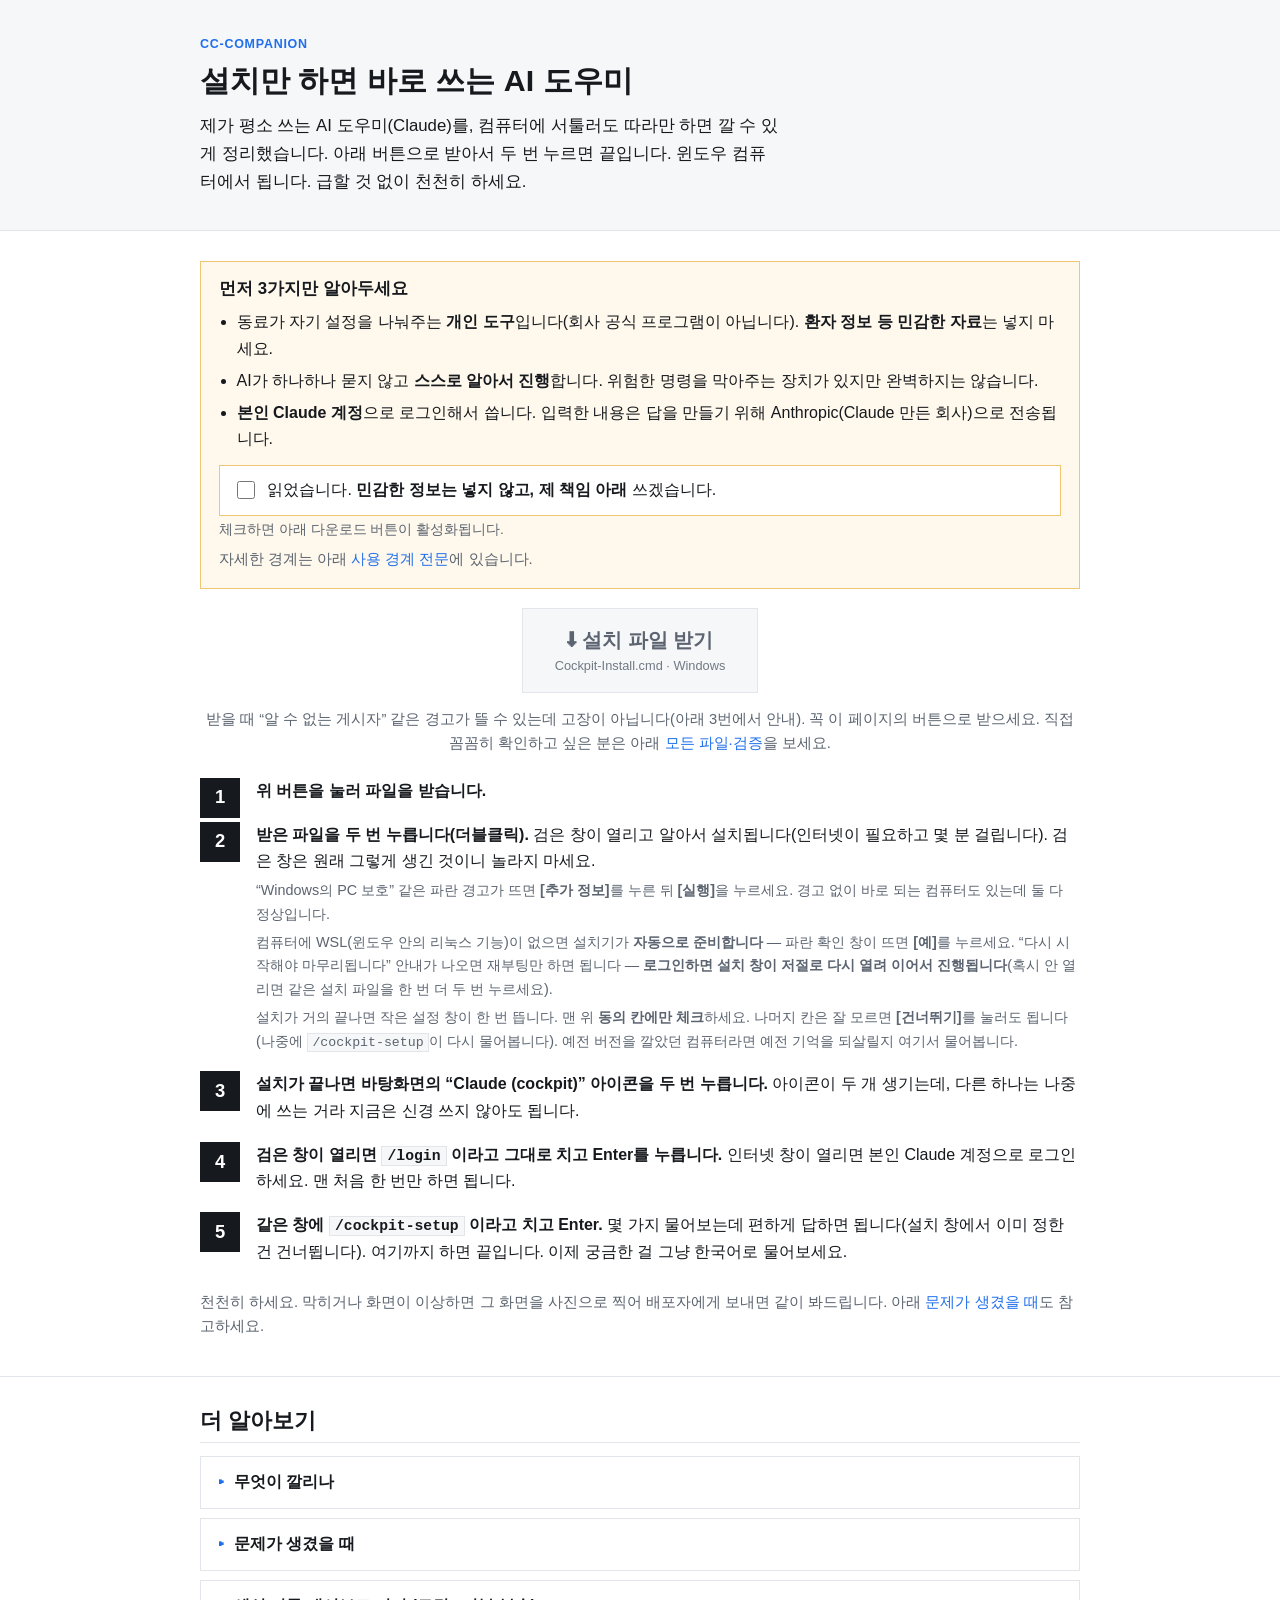
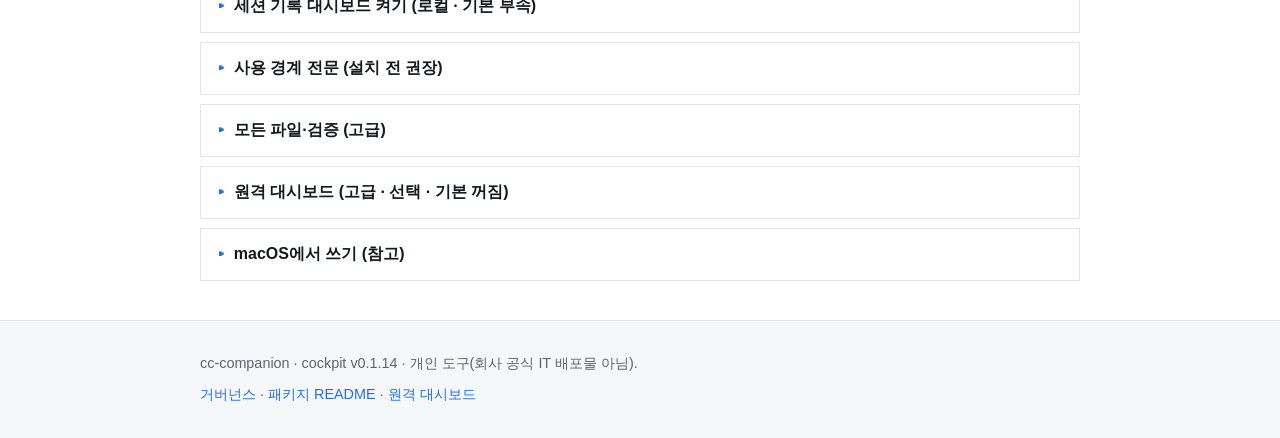
==== commit 7cc20a8d: "release(2-pass): v0.1.14 재핀 반영 — windows/·web/ 핀을 발행 자산과 일치" ====
--- a/web/index.html
+++ b/web/index.html
@@ -44,7 +44,7 @@
     <!-- 큰 다운로드 버튼 — fail-closed: 동의 전 href=#downloads(표 폴백), 동의 시 JS가 data-href 주입 -->
     <p class="cta-row">
       <a id="dl-cta" class="btn-download locked" href="#downloads" aria-disabled="true"
-         data-href="https://github.com/sidoyu/cockpit/releases/download/v0.1.13/Cockpit-Install.cmd" rel="nofollow">
+         data-href="https://github.com/sidoyu/cockpit/releases/download/v0.1.14/Cockpit-Install.cmd" rel="nofollow">
         ⬇ 설치 파일 받기 <span class="cta-sub">Cockpit-Install.cmd · Windows</span>
       </a>
     </p>
@@ -149,14 +149,14 @@
       <table class="dl">
         <thead><tr><th>산출물</th><th>대상</th><th>링크</th><th>SHA-256 / 서명</th></tr></thead>
         <tbody>
-          <tr><td><strong>원클릭 설치</strong></td><td>Windows</td><td><a href="https://github.com/sidoyu/cockpit/releases/download/v0.1.13/Cockpit-Install.cmd" rel="nofollow"><code>Cockpit-Install.cmd</code></a></td><td><code class="cksum" data-artifact="Cockpit-Install.cmd">SHA-256: d51daa898ab91fe73a502842778355f2b6f3b44803f2b91daf14b8907818d04b<br>(더블클릭 = ps1 자동 다운로드·해시 대조·실행)</code></td></tr>
-          <tr><td>세션 기록 대시보드</td><td>Windows</td><td><a href="https://github.com/sidoyu/cockpit/releases/download/v0.1.13/Cockpit-Dashboard.cmd" rel="nofollow"><code>Cockpit-Dashboard.cmd</code></a></td><td><code class="cksum" data-artifact="Cockpit-Dashboard.cmd">SHA-256: 052176622c5ff9b6dac766da9658530afdc9134b7f5a7ff321cfab3be99b9b39<br>(더블클릭 = 로컬 창 열람·창 닫으면 종료)</code></td></tr>
-          <tr><td>복구·재설치(문제 발생 시)</td><td>Windows</td><td><a href="https://github.com/sidoyu/cockpit/releases/download/v0.1.13/Cockpit-Repair.cmd" rel="nofollow"><code>Cockpit-Repair.cmd</code></a></td><td><code class="cksum" data-artifact="Cockpit-Repair.cmd">SHA-256: 742f6d0949974ac28123517adf63dd54facf87fd25d7c85d3c40cdcd2e64fa96<br>(더블클릭 = 재설치 · 배포판 내부 기억·설정·로그 소실 · 재입력 확인)</code></td></tr>
-          <tr><td>완전 제거</td><td>Windows</td><td><a href="https://github.com/sidoyu/cockpit/releases/download/v0.1.13/Cockpit-Uninstall.cmd" rel="nofollow"><code>Cockpit-Uninstall.cmd</code></a></td><td><code class="cksum" data-artifact="Cockpit-Uninstall.cmd">SHA-256: a6e0532d55712338b344d5d5f98f9574ac7b62c3ca25a3a410ce92965ff9b86a<br>(더블클릭 = cc-cockpit 배포판만 삭제 · 타 배포판 미접촉)</code></td></tr>
-          <tr><td>WSL2 배포판 이미지</td><td>Windows</td><td><a href="https://github.com/sidoyu/cockpit/releases/download/v0.1.13/cockpit-wsl.tar.gz" rel="nofollow">cockpit-wsl.tar.gz</a></td><td><code class="cksum">SHA-256: 2518e938199e5d73d31eee998af1251de5246faecb27f6b8d9ab38225cfa7742<br>(부트스트랩이 import 전 자동 대조)</code></td></tr>
-          <tr><td>PowerShell 부트스트랩</td><td>Windows</td><td><a href="https://github.com/sidoyu/cockpit/releases/download/v0.1.13/Install-Cockpit.ps1" rel="nofollow">Install-Cockpit.ps1</a></td><td><code class="cksum">SHA-256: 3dc0f14790359bebbcc82a26d8bc8d2252d6d74d5663e50f1317a7ef7b0e86c4<br>(서명 없음 — Get-FileHash 로 대조)</code></td></tr>
-          <tr><td>부트스트랩(스테이지드 폴백)</td><td>Windows</td><td><a href="https://github.com/sidoyu/cockpit/releases/download/v0.1.13/Install-Cockpit-Staged.ps1" rel="nofollow">Install-Cockpit-Staged.ps1</a></td><td><code class="cksum">SHA-256: d78a40b74a8b44d6a9f2609d1b777dbb6aebc93bb5faba28ada75c3e53f12363<br>(서명 없음)</code></td></tr>
-          <tr><td>이미지 출처(provenance)</td><td>Windows</td><td><a href="https://github.com/sidoyu/cockpit/releases/download/v0.1.13/provenance.json" rel="nofollow">provenance.json</a></td><td><code class="cksum">— 베이스 digest·SBOM·빌드로그</code></td></tr>
+          <tr><td><strong>원클릭 설치</strong></td><td>Windows</td><td><a href="https://github.com/sidoyu/cockpit/releases/download/v0.1.14/Cockpit-Install.cmd" rel="nofollow"><code>Cockpit-Install.cmd</code></a></td><td><code class="cksum" data-artifact="Cockpit-Install.cmd">SHA-256: a9d896720cf88ab84323d3b839f8432ef3442c83026be7c5bce81478d5fccf20<br>(더블클릭 = ps1 자동 다운로드·해시 대조·실행)</code></td></tr>
+          <tr><td>세션 기록 대시보드</td><td>Windows</td><td><a href="https://github.com/sidoyu/cockpit/releases/download/v0.1.14/Cockpit-Dashboard.cmd" rel="nofollow"><code>Cockpit-Dashboard.cmd</code></a></td><td><code class="cksum" data-artifact="Cockpit-Dashboard.cmd">SHA-256: 052176622c5ff9b6dac766da9658530afdc9134b7f5a7ff321cfab3be99b9b39<br>(더블클릭 = 로컬 창 열람·창 닫으면 종료)</code></td></tr>
+          <tr><td>복구·재설치(문제 발생 시)</td><td>Windows</td><td><a href="https://github.com/sidoyu/cockpit/releases/download/v0.1.14/Cockpit-Repair.cmd" rel="nofollow"><code>Cockpit-Repair.cmd</code></a></td><td><code class="cksum" data-artifact="Cockpit-Repair.cmd">SHA-256: 9b07c27064cb47061eaf79da8f9da3faa69ea75a7a2c6c244033325797cf285a<br>(더블클릭 = 재설치 · 배포판 내부 기억·설정·로그 소실 · 재입력 확인)</code></td></tr>
+          <tr><td>완전 제거</td><td>Windows</td><td><a href="https://github.com/sidoyu/cockpit/releases/download/v0.1.14/Cockpit-Uninstall.cmd" rel="nofollow"><code>Cockpit-Uninstall.cmd</code></a></td><td><code class="cksum" data-artifact="Cockpit-Uninstall.cmd">SHA-256: 10d64edbfb0050eb0529d80318e7a104076c74787793e4e6a47a95df0a82ced0<br>(더블클릭 = cc-cockpit 배포판만 삭제 · 타 배포판 미접촉)</code></td></tr>
+          <tr><td>WSL2 배포판 이미지</td><td>Windows</td><td><a href="https://github.com/sidoyu/cockpit/releases/download/v0.1.14/cockpit-wsl.tar.gz" rel="nofollow">cockpit-wsl.tar.gz</a></td><td><code class="cksum">SHA-256: 667d10089b2536d0db13892400b1be336a906c2b3502c73fa278d3c681d3b413<br>(부트스트랩이 import 전 자동 대조)</code></td></tr>
+          <tr><td>PowerShell 부트스트랩</td><td>Windows</td><td><a href="https://github.com/sidoyu/cockpit/releases/download/v0.1.14/Install-Cockpit.ps1" rel="nofollow">Install-Cockpit.ps1</a></td><td><code class="cksum">SHA-256: 3dcd39be103e6bbcb9494f13caa0cceac1d34677d5138d13fd14cda61ba6fed7<br>(서명 없음 — Get-FileHash 로 대조)</code></td></tr>
+          <tr><td>부트스트랩(스테이지드 폴백)</td><td>Windows</td><td><a href="https://github.com/sidoyu/cockpit/releases/download/v0.1.14/Install-Cockpit-Staged.ps1" rel="nofollow">Install-Cockpit-Staged.ps1</a></td><td><code class="cksum">SHA-256: d88218bbf148f3c060630fe87e732a43261501ab60fc86652c7fb6bcdd3905c5<br>(서명 없음)</code></td></tr>
+          <tr><td>이미지 출처(provenance)</td><td>Windows</td><td><a href="https://github.com/sidoyu/cockpit/releases/download/v0.1.14/provenance.json" rel="nofollow">provenance.json</a></td><td><code class="cksum">— 베이스 digest·SBOM·빌드로그</code></td></tr>
           <tr><td>플러그인(행동층)</td><td>공통</td><td><a href="https://github.com/sidoyu/cockpit" rel="nofollow">cockpit@cc-companion</a></td><td><code class="cksum">— (마켓플레이스)</code></td></tr>
         </tbody>
       </table>
@@ -226,7 +226,7 @@
 
 <footer class="site-footer">
   <div class="wrap">
-    <p>cc-companion · cockpit <span id="ver">v0.1.13</span> · 개인 도구(회사 공식 IT 배포물 아님).</p>
+    <p>cc-companion · cockpit <span id="ver">v0.1.14</span> · 개인 도구(회사 공식 IT 배포물 아님).</p>
     <p class="links">
       <a href="https://github.com/sidoyu/cockpit/blob/main/GOVERNANCE.md">거버넌스</a> ·
       <a href="https://github.com/sidoyu/cockpit/blob/main/README.md">패키지 README</a> ·
